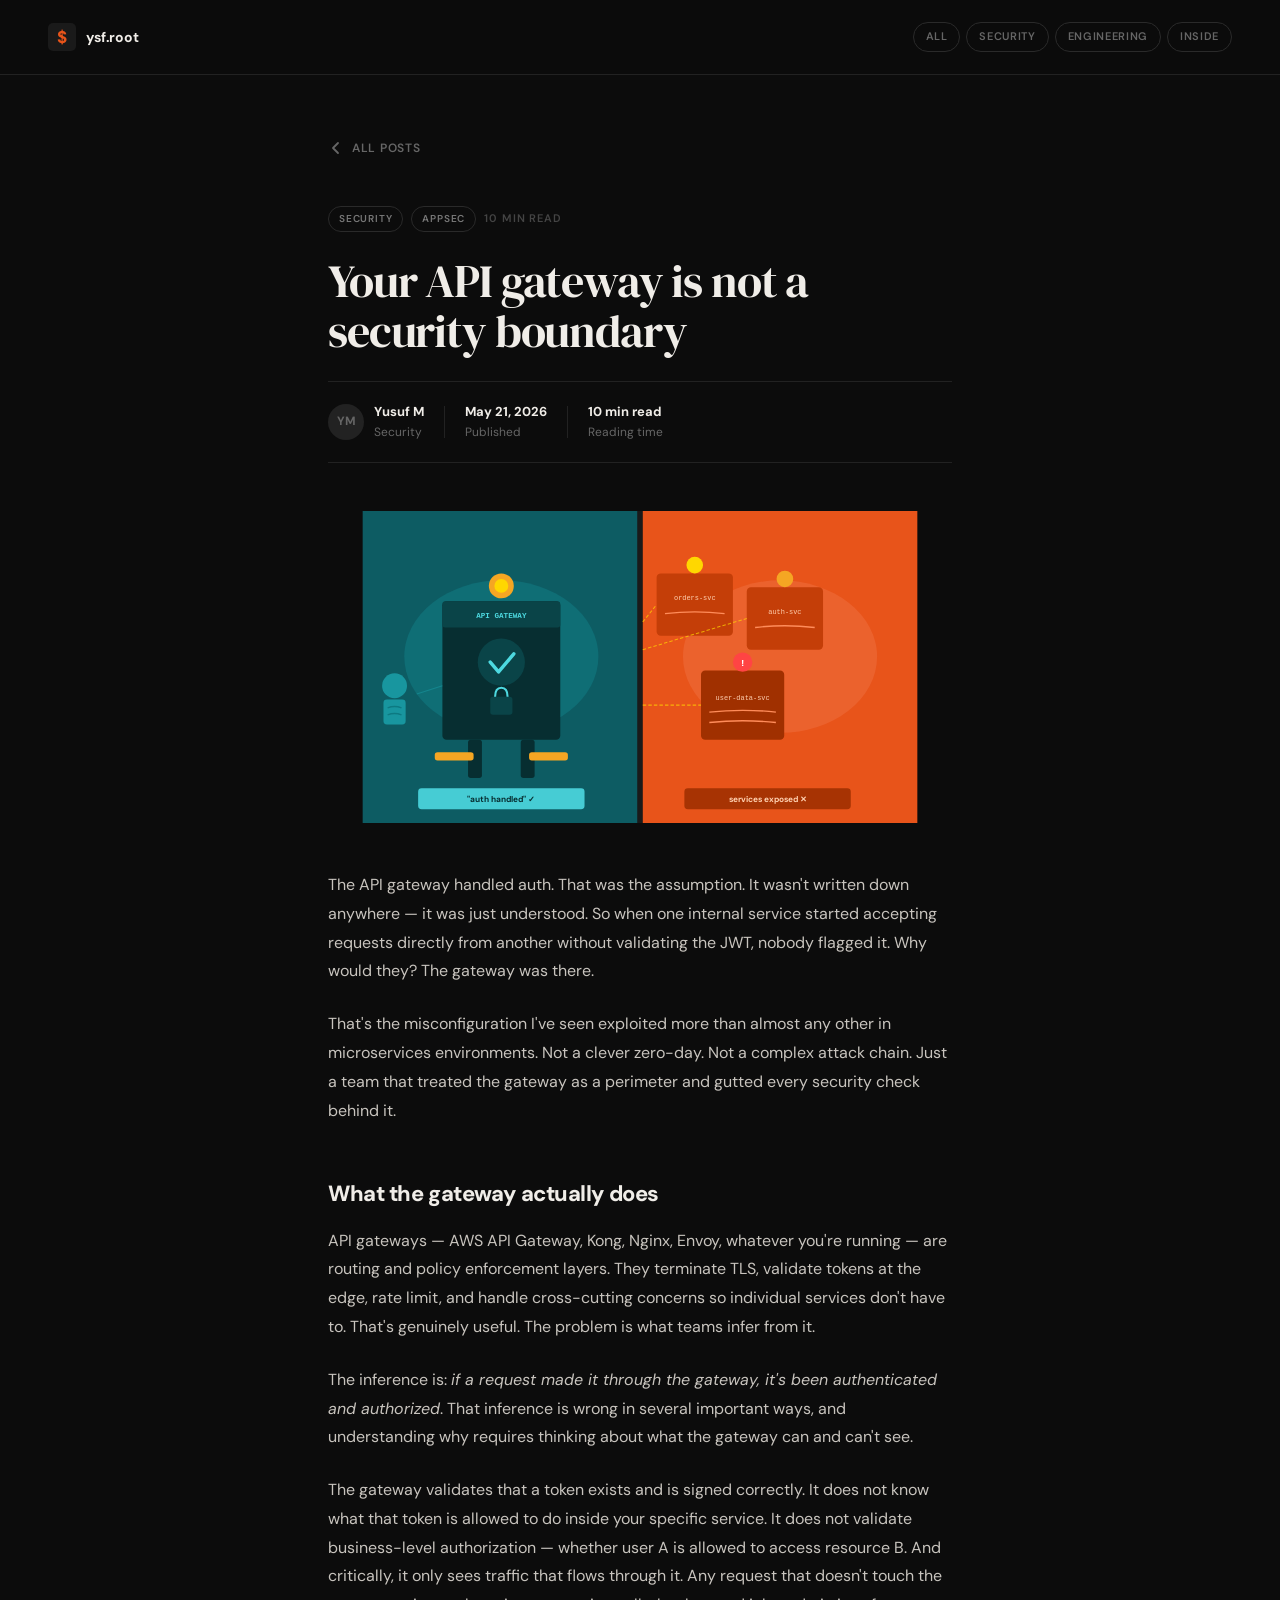
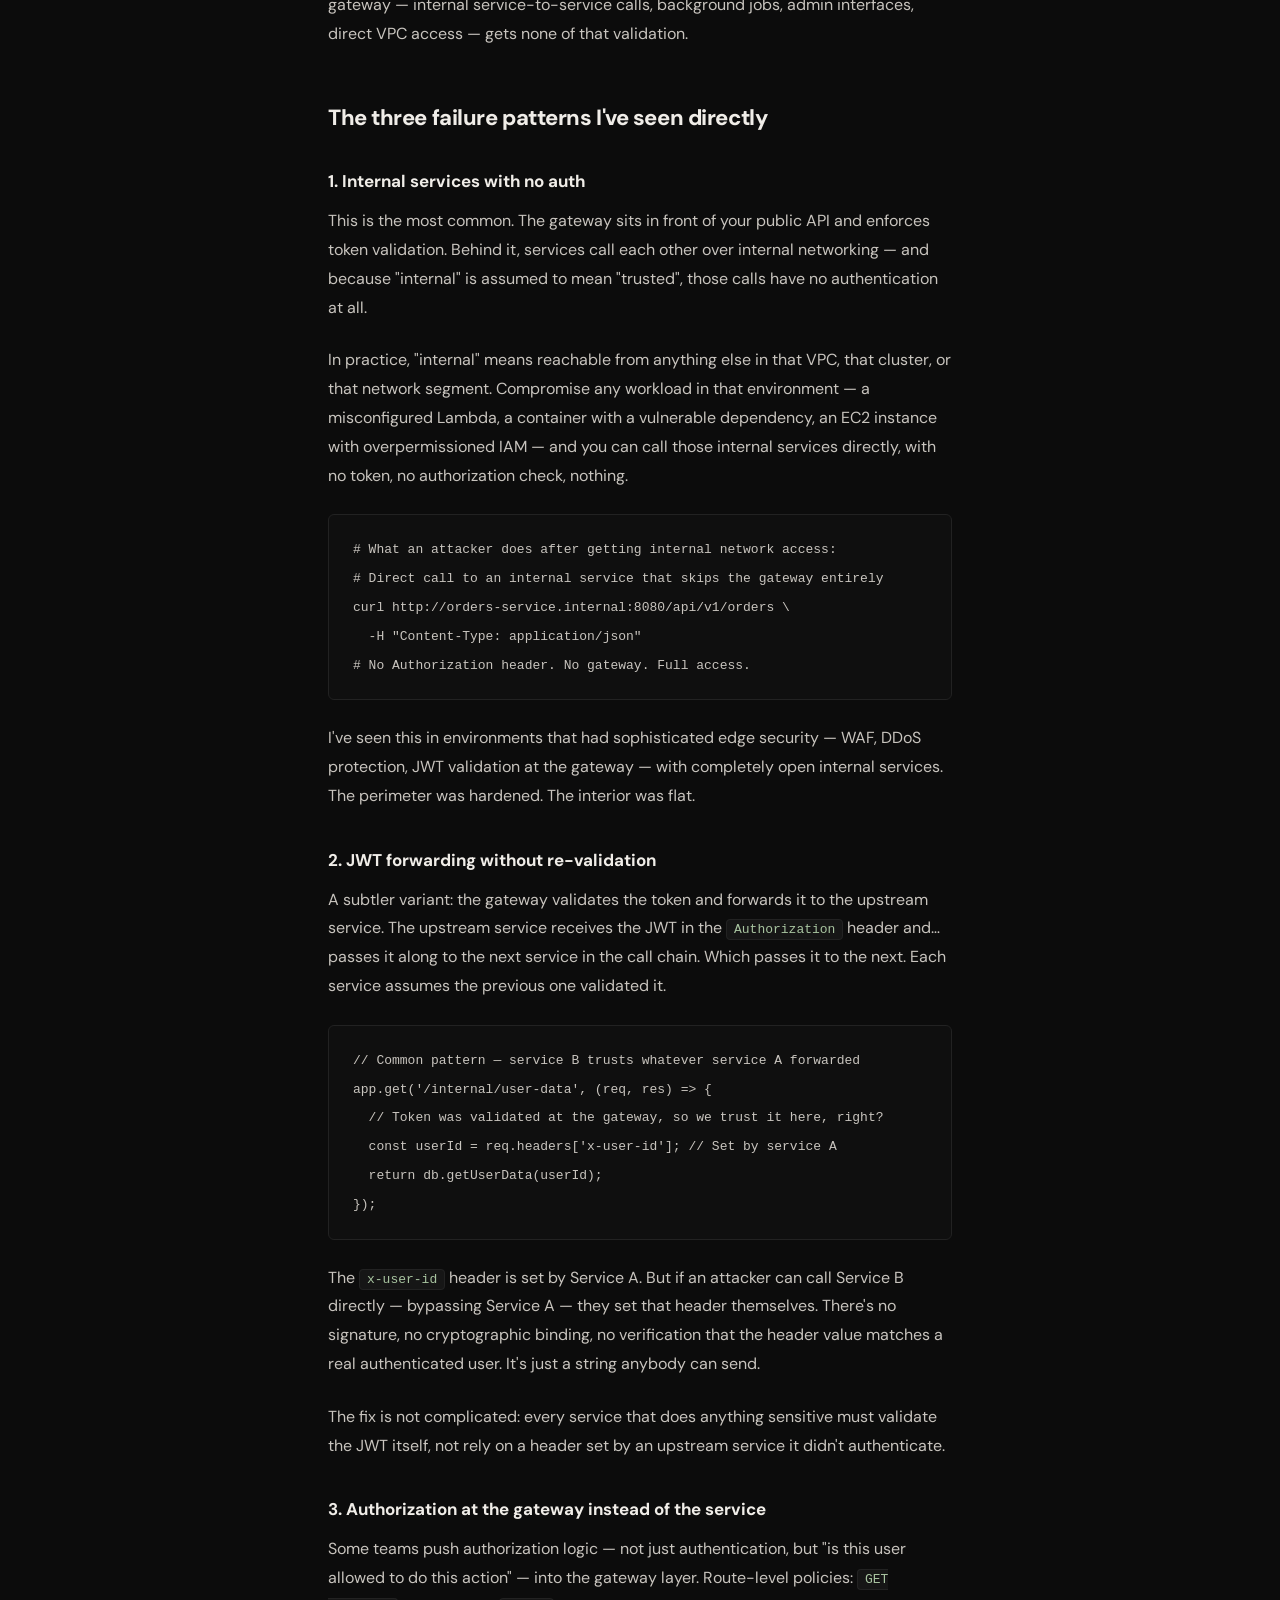
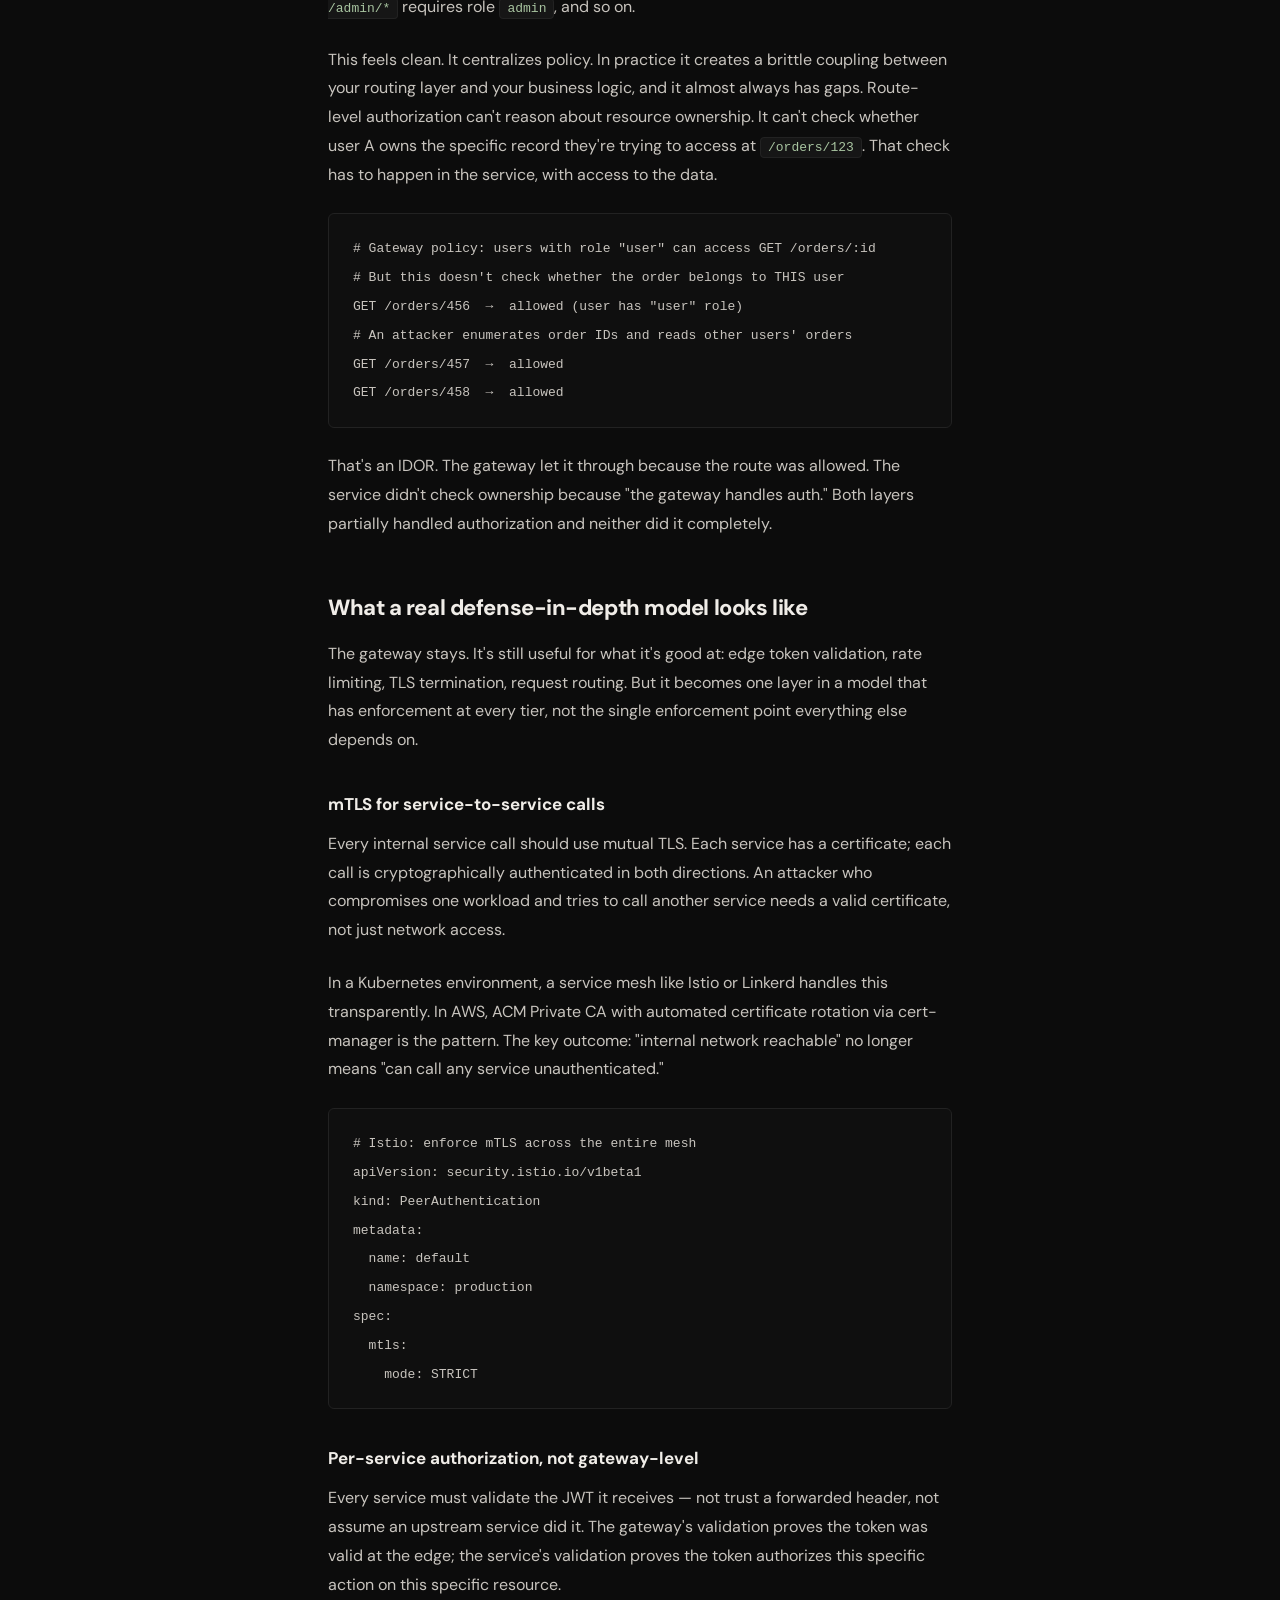
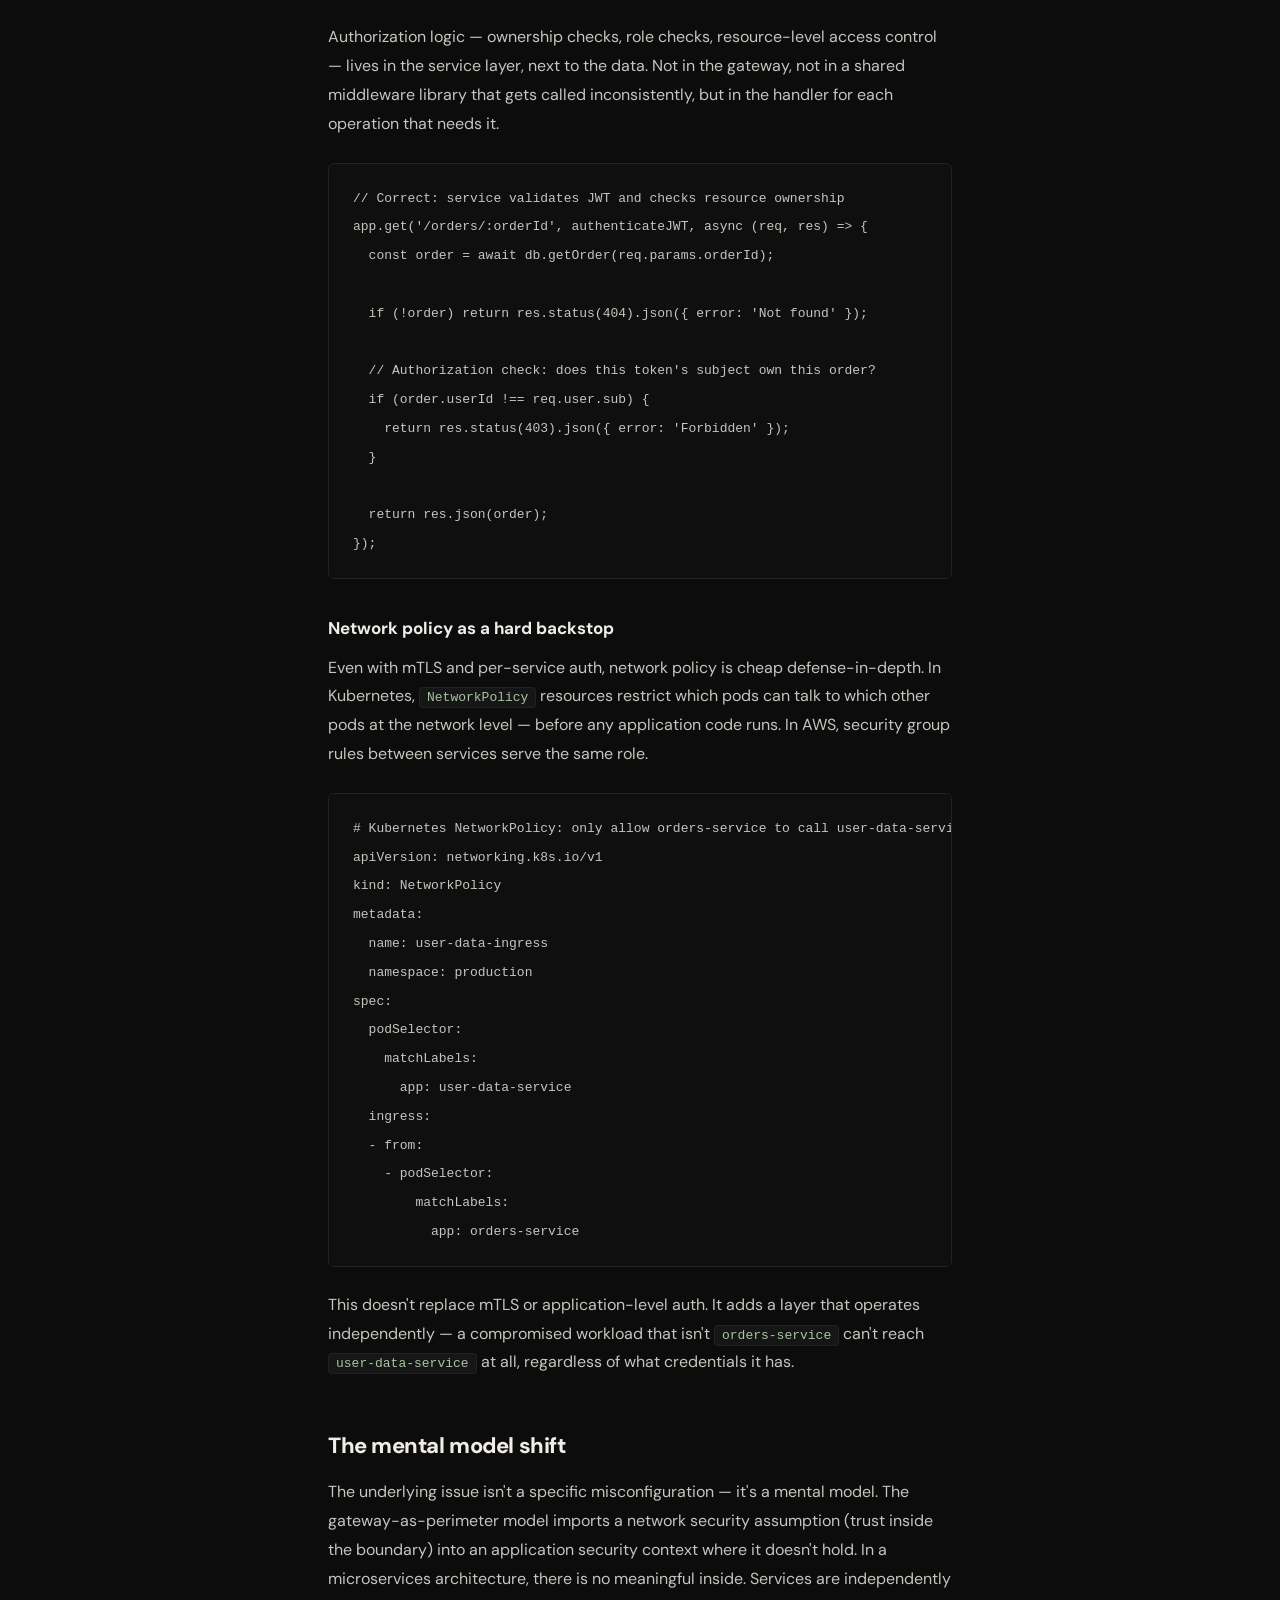
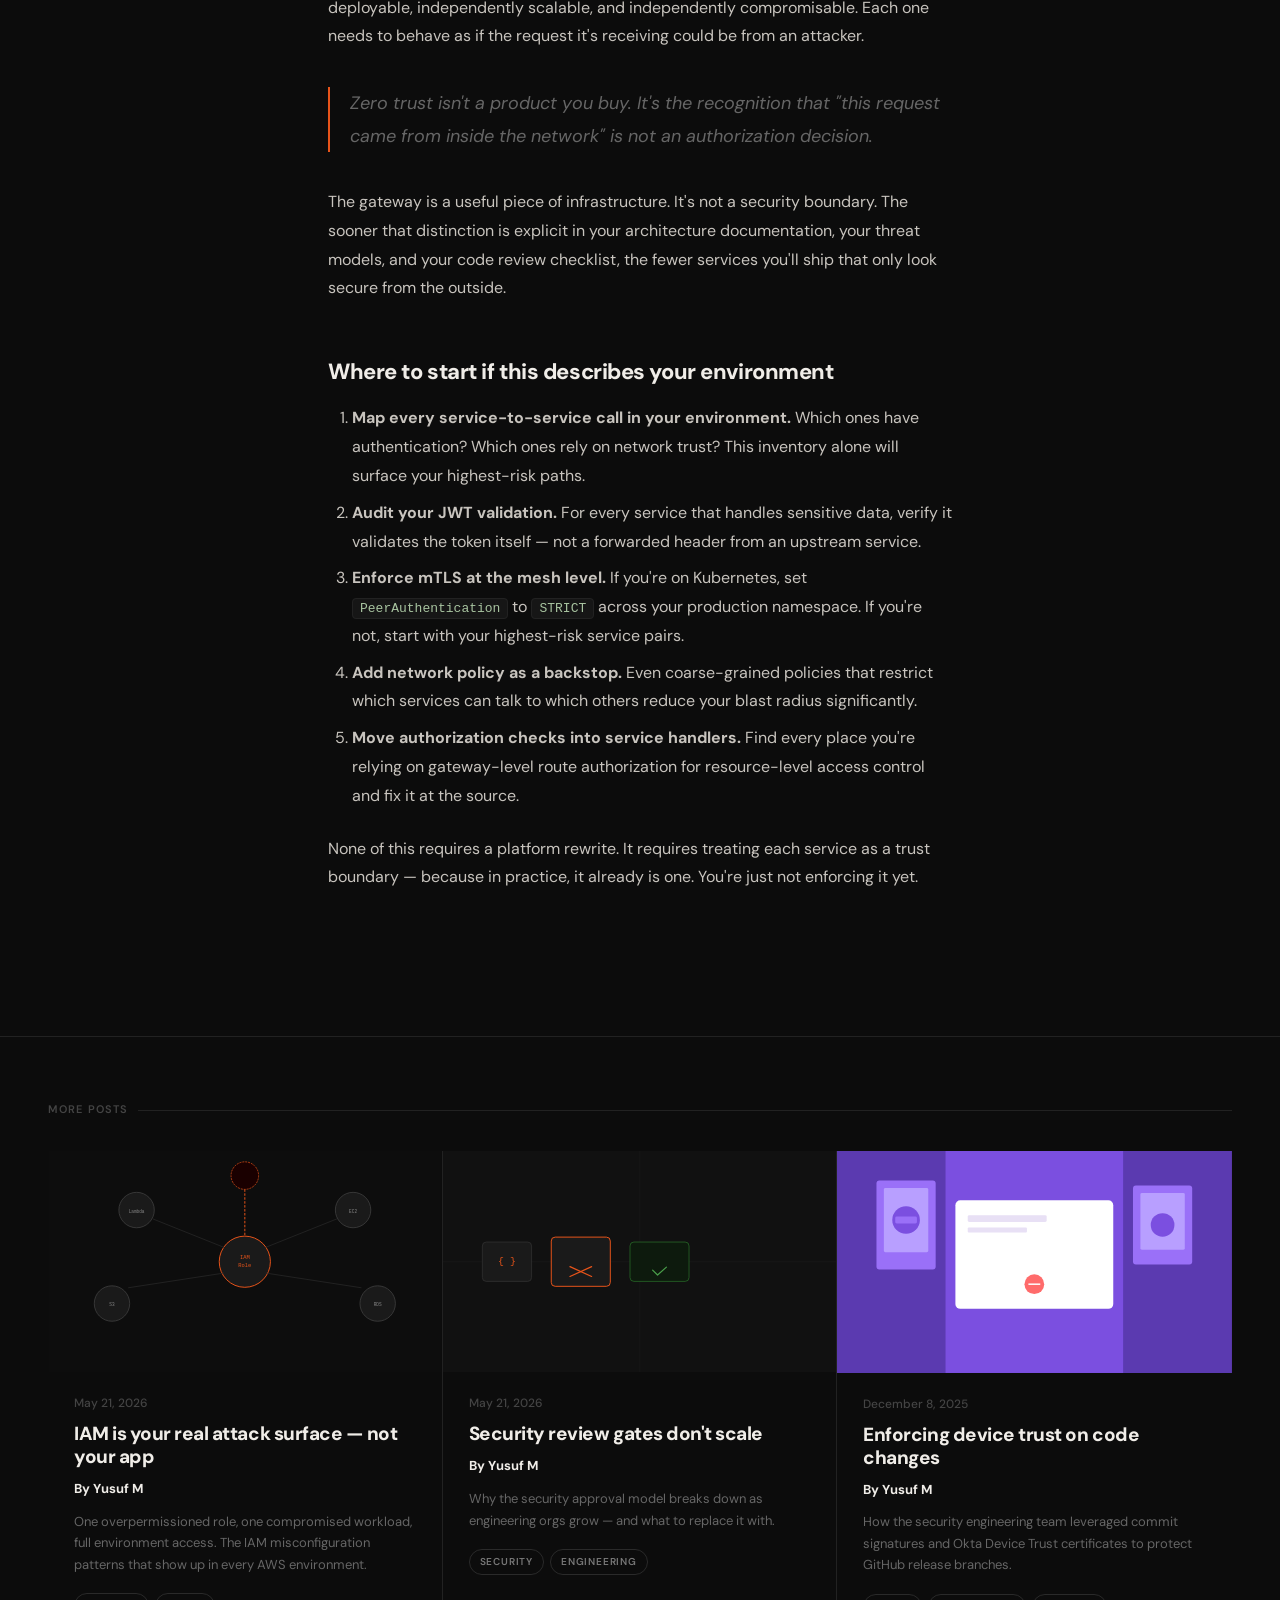
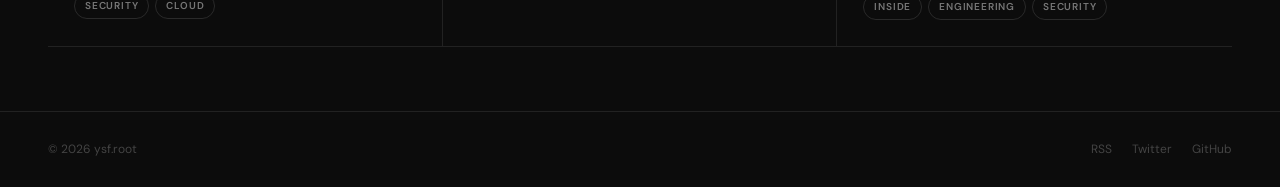
==== posts/api-gateway-not-a-boundary.html @ 43f28a9b "update: links and blog posts" ====
<!DOCTYPE html>
<html lang="en">
<head>
<meta charset="UTF-8">
<meta name="viewport" content="width=device-width, initial-scale=1.0">
<title>Your API gateway is not a security boundary — ysf.root</title>
<link rel="preconnect" href="https://fonts.googleapis.com">
<link rel="preconnect" href="https://fonts.gstatic.com" crossorigin>
<link href="https://fonts.googleapis.com/css2?family=DM+Sans:ital,opsz,wght@0,9..40,400;0,9..40,500;0,9..40,700;0,9..40,800;1,9..40,400&family=DM+Serif+Display:ital@0;1&display=swap" rel="stylesheet">
<link rel="stylesheet" href="../assets/style.css">
</head>
<body class="page">

<header class="site-header">
  <a class="site-logo" href="../index.html">
    <svg width="28" height="28" viewBox="0 0 28 28" fill="none">
      <rect width="28" height="28" rx="5" fill="#1a1a1a"/>
      <text x="14" y="20" text-anchor="middle" font-family="'DM Sans', monospace" font-size="17" font-weight="800" fill="#e8541a">$</text>
    </svg>
    <span class="logo-text">ysf.root</span>
  </a>
  <div class="header-tags">
    <a class="header-tag" href="../index.html">All</a>
    <a class="header-tag" href="../index.html?filter=security">Security</a>
    <a class="header-tag" href="../index.html?filter=engineering">Engineering</a>
    <a class="header-tag" href="../index.html?filter=inside">Inside</a>
  </div>
</header>

<article class="article-page">
  <a class="back-btn" href="../index.html">
    <svg viewBox="0 0 16 16" fill="none" stroke="currentColor" stroke-width="1.8" stroke-linecap="round" stroke-linejoin="round">
      <path d="M10 3L5 8l5 5"/>
    </svg>
    All posts
  </a>

  <div class="article-eyebrow">
    <span class="tag">Security</span><span class="tag">AppSec</span>
    <span class="reading-time">10 min read</span>
  </div>

  <h1 class="article-title">Your API gateway is not a security boundary</h1>

  <div class="article-meta">
    <div class="meta-author">
      <div class="author-avatar">YM</div>
      <div>
        <div class="author-name">Yusuf M</div>
        <div class="author-role">Security</div>
      </div>
    </div>
    <div class="meta-sep"></div>
    <div class="meta-info">
      <strong>May 21, 2026</strong>
      Published
    </div>
    <div class="meta-sep"></div>
    <div class="meta-info">
      <strong>10 min read</strong>
      Reading time
    </div>
  </div>

  <!-- Hero SVG: two-panel flat illustration, API gateway false boundary theme -->
  <div class="article-hero-thumb">
    <svg width="100%" viewBox="0 0 800 450" role="img" xmlns="http://www.w3.org/2000/svg">
      <title>API gateway security boundary hero</title>
      <desc>Flat editorial illustration: left panel shows a gateway with a false sense of security, right panel shows exposed internal services</desc>

      <!-- LEFT PANEL: Gateway — deep teal -->
      <rect x="0" y="0" width="400" height="450" fill="#0D5C63"/>
      <ellipse cx="200" cy="210" rx="140" ry="110" fill="#117A82" opacity="0.6"/>

      <!-- Gateway box -->
      <rect x="115" y="130" width="170" height="200" rx="6" fill="#072E31"/>

      <!-- Gateway header bar -->
      <rect x="115" y="130" width="170" height="38" rx="4" fill="#0A4448"/>

      <!-- Top indicator light -->
      <circle cx="200" cy="108" r="18" fill="#F5A623"/>
      <circle cx="200" cy="108" r="10" fill="#FFD700"/>

      <!-- Gateway label on header -->
      <text x="200" y="154" text-anchor="middle" font-family="monospace" font-size="11" font-weight="700" fill="#4DD9E0">API GATEWAY</text>

      <!-- Green tick — false sense of security -->
      <circle cx="200" cy="218" r="34" fill="#0A4448"/>
      <path d="M184 218 L196 232 L218 206" stroke="#4DD9E0" stroke-width="5" fill="none" stroke-linecap="round" stroke-linejoin="round"/>

      <!-- Lock icon below tick -->
      <rect x="184" y="268" width="32" height="26" rx="4" fill="#0A4448"/>
      <path d="M191 268 Q191 255 200 255 Q209 255 209 268" stroke="#4DD9E0" stroke-width="3" fill="none"/>

      <!-- Gateway legs -->
      <rect x="152" y="330" width="20" height="55" rx="4" fill="#072E31"/>
      <rect x="228" y="330" width="20" height="55" rx="4" fill="#072E31"/>
      <rect x="104" y="348" width="56" height="12" rx="4" fill="#F5A623"/>
      <rect x="240" y="348" width="56" height="12" rx="4" fill="#F5A623"/>

      <!-- Left person / client -->
      <circle cx="46" cy="252" r="18" fill="#1A9DA6" opacity="0.9"/>
      <rect x="30" y="272" width="32" height="36" rx="5" fill="#1A9DA6" opacity="0.9"/>
      <path d="M36 284 Q46 280 56 284" stroke="#0D7A82" stroke-width="2" fill="none"/>
      <path d="M36 294 Q46 290 56 294" stroke="#0D7A82" stroke-width="2" fill="none"/>
      <line x1="78" y1="264" x2="115" y2="252" stroke="#1A9DA6" stroke-width="1.5" opacity="0.5"/>

      <!-- DIVIDER -->
      <rect x="396" y="0" width="8" height="450" fill="#1a1a1a"/>

      <!-- RIGHT PANEL: Exposed internals — warm orange -->
      <rect x="404" y="0" width="396" height="450" fill="#E8541A"/>
      <ellipse cx="602" cy="210" rx="140" ry="110" fill="#F07040" opacity="0.5"/>

      <!-- Internal service cards — exposed, messy -->
      <!-- Service 1: Orders -->
      <rect x="424" y="90" width="110" height="90" rx="6" fill="#C43E08"/>
      <circle cx="479" cy="78" r="12" fill="#FFD700"/>
      <text x="479" y="128" text-anchor="middle" font-family="monospace" font-size="10" fill="#FFD0B0">orders-svc</text>
      <path d="M436 148 Q479 143 522 148" stroke="#FF8C5A" stroke-width="2" fill="none"/>

      <!-- Service 2: Auth -->
      <rect x="554" y="110" width="110" height="90" rx="6" fill="#C43E08"/>
      <circle cx="609" cy="98" r="12" fill="#F5A623"/>
      <text x="609" y="148" text-anchor="middle" font-family="monospace" font-size="10" fill="#FFD0B0">auth-svc</text>
      <path d="M566 168 Q609 163 652 168" stroke="#FF8C5A" stroke-width="2" fill="none"/>

      <!-- Service 3: User data — highlighted as exposed -->
      <rect x="488" y="230" width="120" height="100" rx="6" fill="#A03000"/>
      <circle cx="548" cy="218" r="14" fill="#FF4444"/>
      <!-- Exclamation on circle -->
      <text x="548" y="223" text-anchor="middle" font-family="monospace" font-size="14" font-weight="800" fill="#fff">!</text>
      <text x="548" y="272" text-anchor="middle" font-family="monospace" font-size="10" fill="#FFD0B0">user-data-svc</text>
      <path d="M500 290 Q548 285 596 290" stroke="#FF8C5A" stroke-width="2" fill="none"/>
      <path d="M500 305 Q548 300 596 305" stroke="#FF8C5A" stroke-width="2" fill="none"/>

      <!-- Dotted lines showing bypass paths -->
      <line x1="404" y1="160" x2="424" y2="135" stroke="#FFD700" stroke-width="1.5" stroke-dasharray="5,3" opacity="0.7"/>
      <line x1="404" y1="200" x2="554" y2="155" stroke="#FFD700" stroke-width="1.5" stroke-dasharray="5,3" opacity="0.7"/>
      <line x1="404" y1="280" x2="488" y2="280" stroke="#FFD700" stroke-width="1.5" stroke-dasharray="5,3" opacity="0.7"/>

      <!-- LABELS -->
      <rect x="80" y="400" width="240" height="30" rx="5" fill="#4DD9E0" opacity="0.9"/>
      <text x="200" y="420" text-anchor="middle" font-family="'DM Sans', monospace" font-size="12" font-weight="700" fill="#072E31">"auth handled" ✓</text>

      <rect x="464" y="400" width="240" height="30" rx="5" fill="#A03000" opacity="0.9"/>
      <text x="584" y="420" text-anchor="middle" font-family="'DM Sans', monospace" font-size="12" font-weight="700" fill="#FFD0B0">services exposed ✕</text>
    </svg>
  </div>

  <div class="article-body">

    <p>The API gateway handled auth. That was the assumption. It wasn't written down anywhere — it was just understood. So when one internal service started accepting requests directly from another without validating the JWT, nobody flagged it. Why would they? The gateway was there.</p>

    <p>That's the misconfiguration I've seen exploited more than almost any other in microservices environments. Not a clever zero-day. Not a complex attack chain. Just a team that treated the gateway as a perimeter and gutted every security check behind it.</p>

    <h2>What the gateway actually does</h2>

    <p>API gateways — AWS API Gateway, Kong, Nginx, Envoy, whatever you're running — are routing and policy enforcement layers. They terminate TLS, validate tokens at the edge, rate limit, and handle cross-cutting concerns so individual services don't have to. That's genuinely useful. The problem is what teams infer from it.</p>

    <p>The inference is: <em>if a request made it through the gateway, it's been authenticated and authorized</em>. That inference is wrong in several important ways, and understanding why requires thinking about what the gateway can and can't see.</p>

    <p>The gateway validates that a token exists and is signed correctly. It does not know what that token is allowed to do inside your specific service. It does not validate business-level authorization — whether user A is allowed to access resource B. And critically, it only sees traffic that flows through it. Any request that doesn't touch the gateway — internal service-to-service calls, background jobs, admin interfaces, direct VPC access — gets none of that validation.</p>

    <h2>The three failure patterns I've seen directly</h2>

    <h3>1. Internal services with no auth</h3>

    <p>This is the most common. The gateway sits in front of your public API and enforces token validation. Behind it, services call each other over internal networking — and because "internal" is assumed to mean "trusted", those calls have no authentication at all.</p>

    <p>In practice, "internal" means reachable from anything else in that VPC, that cluster, or that network segment. Compromise any workload in that environment — a misconfigured Lambda, a container with a vulnerable dependency, an EC2 instance with overpermissioned IAM — and you can call those internal services directly, with no token, no authorization check, nothing.</p>

<pre><code># What an attacker does after getting internal network access:
# Direct call to an internal service that skips the gateway entirely
curl http://orders-service.internal:8080/api/v1/orders \
  -H "Content-Type: application/json"
# No Authorization header. No gateway. Full access.</code></pre>

    <p>I've seen this in environments that had sophisticated edge security — WAF, DDoS protection, JWT validation at the gateway — with completely open internal services. The perimeter was hardened. The interior was flat.</p>

    <h3>2. JWT forwarding without re-validation</h3>

    <p>A subtler variant: the gateway validates the token and forwards it to the upstream service. The upstream service receives the JWT in the <code>Authorization</code> header and… passes it along to the next service in the call chain. Which passes it to the next. Each service assumes the previous one validated it.</p>

<pre><code>// Common pattern — service B trusts whatever service A forwarded
app.get('/internal/user-data', (req, res) => {
  // Token was validated at the gateway, so we trust it here, right?
  const userId = req.headers['x-user-id']; // Set by service A
  return db.getUserData(userId);
});
</code></pre>

    <p>The <code>x-user-id</code> header is set by Service A. But if an attacker can call Service B directly — bypassing Service A — they set that header themselves. There's no signature, no cryptographic binding, no verification that the header value matches a real authenticated user. It's just a string anybody can send.</p>

    <p>The fix is not complicated: every service that does anything sensitive must validate the JWT itself, not rely on a header set by an upstream service it didn't authenticate.</p>

    <h3>3. Authorization at the gateway instead of the service</h3>

    <p>Some teams push authorization logic — not just authentication, but "is this user allowed to do this action" — into the gateway layer. Route-level policies: <code>GET /admin/*</code> requires role <code>admin</code>, and so on.</p>

    <p>This feels clean. It centralizes policy. In practice it creates a brittle coupling between your routing layer and your business logic, and it almost always has gaps. Route-level authorization can't reason about resource ownership. It can't check whether user A owns the specific record they're trying to access at <code>/orders/123</code>. That check has to happen in the service, with access to the data.</p>

<pre><code># Gateway policy: users with role "user" can access GET /orders/:id
# But this doesn't check whether the order belongs to THIS user
GET /orders/456  →  allowed (user has "user" role)
# An attacker enumerates order IDs and reads other users' orders
GET /orders/457  →  allowed
GET /orders/458  →  allowed</code></pre>

    <p>That's an IDOR. The gateway let it through because the route was allowed. The service didn't check ownership because "the gateway handles auth." Both layers partially handled authorization and neither did it completely.</p>

    <h2>What a real defense-in-depth model looks like</h2>

    <p>The gateway stays. It's still useful for what it's good at: edge token validation, rate limiting, TLS termination, request routing. But it becomes one layer in a model that has enforcement at every tier, not the single enforcement point everything else depends on.</p>

    <h3>mTLS for service-to-service calls</h3>

    <p>Every internal service call should use mutual TLS. Each service has a certificate; each call is cryptographically authenticated in both directions. An attacker who compromises one workload and tries to call another service needs a valid certificate, not just network access.</p>

    <p>In a Kubernetes environment, a service mesh like Istio or Linkerd handles this transparently. In AWS, ACM Private CA with automated certificate rotation via cert-manager is the pattern. The key outcome: "internal network reachable" no longer means "can call any service unauthenticated."</p>

<pre><code># Istio: enforce mTLS across the entire mesh
apiVersion: security.istio.io/v1beta1
kind: PeerAuthentication
metadata:
  name: default
  namespace: production
spec:
  mtls:
    mode: STRICT</code></pre>

    <h3>Per-service authorization, not gateway-level</h3>

    <p>Every service must validate the JWT it receives — not trust a forwarded header, not assume an upstream service did it. The gateway's validation proves the token was valid at the edge; the service's validation proves the token authorizes this specific action on this specific resource.</p>

    <p>Authorization logic — ownership checks, role checks, resource-level access control — lives in the service layer, next to the data. Not in the gateway, not in a shared middleware library that gets called inconsistently, but in the handler for each operation that needs it.</p>

<pre><code>// Correct: service validates JWT and checks resource ownership
app.get('/orders/:orderId', authenticateJWT, async (req, res) => {
  const order = await db.getOrder(req.params.orderId);

  if (!order) return res.status(404).json({ error: 'Not found' });

  // Authorization check: does this token's subject own this order?
  if (order.userId !== req.user.sub) {
    return res.status(403).json({ error: 'Forbidden' });
  }

  return res.json(order);
});</code></pre>

    <h3>Network policy as a hard backstop</h3>

    <p>Even with mTLS and per-service auth, network policy is cheap defense-in-depth. In Kubernetes, <code>NetworkPolicy</code> resources restrict which pods can talk to which other pods at the network level — before any application code runs. In AWS, security group rules between services serve the same role.</p>

<pre><code># Kubernetes NetworkPolicy: only allow orders-service to call user-data-service
apiVersion: networking.k8s.io/v1
kind: NetworkPolicy
metadata:
  name: user-data-ingress
  namespace: production
spec:
  podSelector:
    matchLabels:
      app: user-data-service
  ingress:
  - from:
    - podSelector:
        matchLabels:
          app: orders-service</code></pre>

    <p>This doesn't replace mTLS or application-level auth. It adds a layer that operates independently — a compromised workload that isn't <code>orders-service</code> can't reach <code>user-data-service</code> at all, regardless of what credentials it has.</p>

    <h2>The mental model shift</h2>

    <p>The underlying issue isn't a specific misconfiguration — it's a mental model. The gateway-as-perimeter model imports a network security assumption (trust inside the boundary) into an application security context where it doesn't hold. In a microservices architecture, there is no meaningful inside. Services are independently deployable, independently scalable, and independently compromisable. Each one needs to behave as if the request it's receiving could be from an attacker.</p>

    <blockquote>Zero trust isn't a product you buy. It's the recognition that "this request came from inside the network" is not an authorization decision.</blockquote>

    <p>The gateway is a useful piece of infrastructure. It's not a security boundary. The sooner that distinction is explicit in your architecture documentation, your threat models, and your code review checklist, the fewer services you'll ship that only look secure from the outside.</p>

    <h2>Where to start if this describes your environment</h2>

    <ol>
      <li><strong>Map every service-to-service call in your environment.</strong> Which ones have authentication? Which ones rely on network trust? This inventory alone will surface your highest-risk paths.</li>
      <li><strong>Audit your JWT validation.</strong> For every service that handles sensitive data, verify it validates the token itself — not a forwarded header from an upstream service.</li>
      <li><strong>Enforce mTLS at the mesh level.</strong> If you're on Kubernetes, set <code>PeerAuthentication</code> to <code>STRICT</code> across your production namespace. If you're not, start with your highest-risk service pairs.</li>
      <li><strong>Add network policy as a backstop.</strong> Even coarse-grained policies that restrict which services can talk to which others reduce your blast radius significantly.</li>
      <li><strong>Move authorization checks into service handlers.</strong> Find every place you're relying on gateway-level route authorization for resource-level access control and fix it at the source.</li>
    </ol>

    <p>None of this requires a platform rewrite. It requires treating each service as a trust boundary — because in practice, it already is one. You're just not enforcing it yet.</p>

  </div>
</article>

<section class="more-posts">
  <p class="more-posts-label">More posts</p>
  <div class="blog-grid more-grid">
    <a class="blog-card" href="iam-attack-surface.html">
      <div class="card-thumb">
        <svg viewBox="0 0 800 450" xmlns="http://www.w3.org/2000/svg">
          <rect width="800" height="450" fill="#0d0d0d"/>
          <circle cx="400" cy="225" r="52" fill="#1a1a1a" stroke="#e8541a" stroke-width="2"/>
          <text x="400" y="219" text-anchor="middle" font-family="monospace" font-size="11" fill="#e8541a">IAM</text>
          <text x="400" y="235" text-anchor="middle" font-family="monospace" font-size="11" fill="#e8541a">Role</text>
          <circle cx="180" cy="120" r="36" fill="#1a1a1a" stroke="#444" stroke-width="1.5"/>
          <text x="180" y="125" text-anchor="middle" font-family="monospace" font-size="9" fill="#888">Lambda</text>
          <circle cx="620" cy="120" r="36" fill="#1a1a1a" stroke="#444" stroke-width="1.5"/>
          <text x="620" y="125" text-anchor="middle" font-family="monospace" font-size="9" fill="#888">EC2</text>
          <circle cx="130" cy="310" r="36" fill="#1a1a1a" stroke="#444" stroke-width="1.5"/>
          <text x="130" y="315" text-anchor="middle" font-family="monospace" font-size="9" fill="#888">S3</text>
          <circle cx="670" cy="310" r="36" fill="#1a1a1a" stroke="#444" stroke-width="1.5"/>
          <text x="670" y="315" text-anchor="middle" font-family="monospace" font-size="9" fill="#888">RDS</text>
          <line x1="213" y1="138" x2="358" y2="196" stroke="#2a2a2a" stroke-width="1.5"/>
          <line x1="587" y1="138" x2="442" y2="196" stroke="#2a2a2a" stroke-width="1.5"/>
          <line x1="163" y1="278" x2="358" y2="248" stroke="#2a2a2a" stroke-width="1.5"/>
          <line x1="637" y1="278" x2="442" y2="248" stroke="#2a2a2a" stroke-width="1.5"/>
          <circle cx="400" cy="50" r="28" fill="#1a0000" stroke="#e8541a" stroke-width="1.5" stroke-dasharray="4,2"/>
          <line x1="400" y1="78" x2="400" y2="173" stroke="#e8541a" stroke-width="2" stroke-dasharray="5,3"/>
        </svg>
      </div>
      <div class="card-body">
        <p class="card-date">May 21, 2026</p>
        <h2 class="card-title">IAM is your real attack surface — not your app</h2>
        <p class="card-author">By Yusuf M</p>
        <p class="card-excerpt">One overpermissioned role, one compromised workload, full environment access. The IAM misconfiguration patterns that show up in every AWS environment.</p>
        <div class="card-tags"><span class="tag">Security</span><span class="tag">Cloud</span></div>
      </div>
    </a>
    <a class="blog-card" href="security-review-gates.html">
      <div class="card-thumb">
        <svg viewBox="0 0 800 450" xmlns="http://www.w3.org/2000/svg">
          <rect width="800" height="450" fill="#111111"/>
          <line x1="0" y1="225" x2="800" y2="225" stroke="#1e1e1e" stroke-width="1"/>
          <line x1="400" y1="0" x2="400" y2="450" stroke="#1e1e1e" stroke-width="1"/>
          <rect x="80" y="185" width="100" height="80" rx="8" fill="#1a1a1a" stroke="#333" stroke-width="1.5"/>
          <text x="130" y="230" text-anchor="middle" font-family="monospace" font-size="20" fill="#e8541a">{ }</text>
          <rect x="220" y="175" width="120" height="100" rx="8" fill="#1a1a1a" stroke="#e8541a" stroke-width="2"/>
          <line x1="258" y1="235" x2="302" y2="255" stroke="#e8541a" stroke-width="2.5" stroke-linecap="round"/>
          <line x1="302" y1="235" x2="258" y2="255" stroke="#e8541a" stroke-width="2.5" stroke-linecap="round"/>
          <rect x="380" y="185" width="120" height="80" rx="8" fill="#0d1a0d" stroke="#2a6e2a" stroke-width="1.5"/>
          <path d="M426 242 L436 252 L454 236" stroke="#4a9e4a" stroke-width="2.5" fill="none" stroke-linecap="round" stroke-linejoin="round"/>
        </svg>
      </div>
      <div class="card-body">
        <p class="card-date">May 21, 2026</p>
        <h2 class="card-title">Security review gates don't scale</h2>
        <p class="card-author">By Yusuf M</p>
        <p class="card-excerpt">Why the security approval model breaks down as engineering orgs grow — and what to replace it with.</p>
        <div class="card-tags"><span class="tag">Security</span><span class="tag">Engineering</span></div>
      </div>
    </a>
    <a class="blog-card" href="device-trust.html">
      <div class="card-thumb"><svg viewBox="0 0 800 450" xmlns="http://www.w3.org/2000/svg">
  <rect width="800" height="450" fill="#7B4FE0"/>
  <rect x="0" y="0" width="220" height="450" fill="#5B3AB0"/>
  <rect x="580" y="0" width="220" height="450" fill="#5B3AB0"/>
  <rect x="80" y="60" width="120" height="180" rx="6" fill="#9A70F8"/>
  <rect x="95" y="75" width="90" height="130" rx="3" fill="#B89FFF"/>
  <circle cx="140" cy="140" r="28" fill="#7B4FE0"/>
  <rect x="118" y="133" width="44" height="14" rx="3" fill="#9A70F8"/>
  <rect x="600" y="70" width="120" height="160" rx="6" fill="#9A70F8"/>
  <rect x="615" y="85" width="90" height="115" rx="3" fill="#B89FFF"/>
  <circle cx="660" cy="150" r="24" fill="#7B4FE0"/>
  <rect x="240" y="100" width="320" height="220" rx="10" fill="#fff"/>
  <rect x="265" y="130" width="160" height="14" rx="3" fill="#E8E0F5"/>
  <rect x="265" y="155" width="120" height="10" rx="2" fill="#E8E0F5"/>
  <circle cx="400" cy="270" r="20" fill="#FF6B6B"/>
  <line x1="388" y1="270" x2="412" y2="270" stroke="#fff" stroke-width="3"/>
</svg></div>
      <div class="card-body">
        <p class="card-date">December 8, 2025</p>
        <h2 class="card-title">Enforcing device trust on code changes</h2>
        <p class="card-author">By Yusuf M</p>
        <p class="card-excerpt">How the security engineering team leveraged commit signatures and Okta Device Trust certificates to protect GitHub release branches.</p>
        <div class="card-tags"><span class="tag">Inside</span><span class="tag">Engineering</span><span class="tag">Security</span></div>
      </div>
    </a>
  </div>
</section>

<footer class="site-footer">
  <span class="footer-copy">© 2026 ysf.root</span>
  <div class="footer-links">
    <a href="#">RSS</a>
    <a href="#">Twitter</a>
    <a href="#">GitHub</a>
  </div>
</footer>
</body>
</html>
---- assets/style.css ----
*, *::before, *::after { box-sizing: border-box; margin: 0; padding: 0; }

:root {
  --bg: #0c0c0c;
  --bg-card: #111111;
  --bg-hover: #161616;
  --border: #222222;
  --text: #f0ede8;
  --text-muted: #666;
  --text-dim: #444;
  --accent: #e8541a;
  --tag-border: #2a2a2a;
  --tag-text: #777;
}

html { scroll-behavior: smooth; }

body {
  background: var(--bg);
  color: var(--text);
  font-family: 'DM Sans', sans-serif;
  font-size: 15px;
  line-height: 1.6;
  min-height: 100vh;
  -webkit-font-smoothing: antialiased;
}

.page {
  animation: fadeUp 0.35s ease both;
}
@keyframes fadeUp {
  from { opacity: 0; transform: translateY(14px); }
  to   { opacity: 1; transform: translateY(0); }
}

/* ===== HEADER ===== */
.site-header {
  display: flex;
  align-items: center;
  justify-content: space-between;
  padding: 22px 48px;
  border-bottom: 1px solid var(--border);
  position: sticky;
  top: 0;
  background: rgba(12,12,12,0.92);
  backdrop-filter: blur(12px);
  z-index: 100;
}

.site-logo {
  display: flex;
  align-items: center;
  gap: 10px;
  cursor: pointer;
  text-decoration: none;
  color: var(--text);
}

.logo-text {
  font-size: 14px;
  font-weight: 700;
  letter-spacing: -0.01em;
}

.header-tags {
  display: flex;
  gap: 6px;
}

.header-tag {
  font-size: 11px;
  font-weight: 600;
  letter-spacing: 0.06em;
  text-transform: uppercase;
  color: var(--text-muted);
  padding: 5px 12px;
  border: 1px solid var(--tag-border);
  border-radius: 100px;
  cursor: pointer;
  transition: color 0.15s, border-color 0.15s;
  background: none;
  font-family: inherit;
  text-decoration: none;
  display: inline-block;
}

.header-tag:hover, .header-tag.active {
  color: var(--text);
  border-color: #444;
}

/* ===== HERO ===== */
.hero {
  padding: 72px 48px 56px;
  border-bottom: 1px solid var(--border);
  display: flex;
  align-items: flex-end;
  justify-content: space-between;
  gap: 48px;
}

.hero-eyebrow {
  font-size: 11px;
  font-weight: 600;
  letter-spacing: 0.1em;
  text-transform: uppercase;
  color: var(--text-muted);
  margin-bottom: 20px;
  display: flex;
  align-items: center;
  gap: 10px;
}

.hero-eyebrow::before {
  content: '';
  display: block;
  width: 24px;
  height: 1px;
  background: var(--text-muted);
}

.hero-title {
  font-family: 'DM Serif Display', serif;
  font-size: 62px;
  font-weight: 400;
  letter-spacing: -0.03em;
  line-height: 1.0;
  max-width: 520px;
  color: var(--text);
}

.hero-title em {
  font-style: italic;
  color: var(--accent);
}

.hero-right { max-width: 280px; flex-shrink: 0; }

.hero-desc {
  font-size: 14px;
  color: var(--text-muted);
  line-height: 1.7;
  margin-bottom: 20px;
}

.hero-stat {
  font-size: 11px;
  font-weight: 600;
  letter-spacing: 0.08em;
  text-transform: uppercase;
  color: var(--text-dim);
}

.hero-stat strong {
  color: var(--text);
  font-size: 22px;
  font-weight: 800;
  display: block;
  letter-spacing: -0.02em;
  margin-bottom: 2px;
}

/* ===== FILTER BAR ===== */
.filter-bar {
  display: flex;
  align-items: center;
  gap: 8px;
  padding: 18px 48px;
  border-bottom: 1px solid var(--border);
  overflow-x: auto;
}

.filter-label {
  font-size: 11px;
  font-weight: 600;
  letter-spacing: 0.08em;
  text-transform: uppercase;
  color: var(--text-dim);
  margin-right: 6px;
  white-space: nowrap;
}

.filter-btn {
  font-size: 11px;
  font-weight: 600;
  letter-spacing: 0.06em;
  text-transform: uppercase;
  color: var(--text-muted);
  padding: 5px 13px;
  border: 1px solid var(--tag-border);
  border-radius: 100px;
  cursor: pointer;
  transition: all 0.15s;
  background: none;
  font-family: inherit;
  white-space: nowrap;
}

.filter-btn:hover { color: var(--text); border-color: #444; }
.filter-btn.active { color: var(--bg); background: var(--text); border-color: var(--text); }

/* ===== BLOG GRID ===== */
.blog-grid {
  display: grid;
  grid-template-columns: repeat(3, 1fr);
}

.blog-card {
  border-right: 1px solid var(--border);
  border-bottom: 1px solid var(--border);
  cursor: pointer;
  transition: background 0.2s;
  position: relative;
  text-decoration: none;
  color: inherit;
  display: block;
}

.blog-card:nth-child(3n) { border-right: none; }
.blog-card:hover { background: var(--bg-hover); }

.blog-card.featured::after {
  content: '';
  position: absolute;
  inset: 0;
  border: 2px solid var(--accent);
  pointer-events: none;
}

.card-thumb {
  width: 100%;
  aspect-ratio: 16/9;
  overflow: hidden;
}

.card-thumb svg {
  width: 100%;
  height: 100%;
  display: block;
  transition: transform 0.4s ease;
}

.blog-card:hover .card-thumb svg { transform: scale(1.03); }

.card-body { padding: 22px 26px 26px; }

.card-date {
  font-size: 12px;
  color: var(--text-dim);
  font-weight: 500;
  margin-bottom: 10px;
}

.card-title {
  font-family: 'DM Sans', sans-serif;
  font-size: 19px;
  font-weight: 800;
  letter-spacing: -0.025em;
  line-height: 1.2;
  color: var(--text);
  margin-bottom: 10px;
}

.card-author {
  font-size: 13px;
  font-weight: 700;
  color: var(--text);
  margin-bottom: 11px;
}

.card-excerpt {
  font-size: 13px;
  color: var(--text-muted);
  line-height: 1.65;
  margin-bottom: 18px;
  display: -webkit-box;
  -webkit-line-clamp: 3;
  -webkit-box-orient: vertical;
  overflow: hidden;
}

.card-tags {
  display: flex;
  gap: 6px;
  flex-wrap: wrap;
  align-items: center;
}

.tag {
  font-size: 10px;
  font-weight: 600;
  letter-spacing: 0.08em;
  text-transform: uppercase;
  border: 1px solid var(--tag-border);
  color: var(--tag-text);
  padding: 4px 10px;
  border-radius: 100px;
}

/* ===== FOOTER ===== */
.site-footer {
  border-top: 1px solid var(--border);
  padding: 28px 48px;
  display: flex;
  align-items: center;
  justify-content: space-between;
}

.footer-copy { font-size: 12px; color: var(--text-dim); }

.footer-links { display: flex; gap: 20px; }

.footer-links a {
  font-size: 12px;
  color: var(--text-dim);
  text-decoration: none;
  transition: color 0.15s;
}

.footer-links a:hover { color: var(--text-muted); }

/* ===== ARTICLE PAGE ===== */
.article-page {
  max-width: 720px;
  margin: 0 auto;
  padding: 64px 48px 120px;
}

.back-btn {
  display: inline-flex;
  align-items: center;
  gap: 8px;
  font-size: 12px;
  font-weight: 600;
  letter-spacing: 0.06em;
  text-transform: uppercase;
  color: var(--text-muted);
  cursor: pointer;
  margin-bottom: 48px;
  transition: color 0.15s;
  background: none;
  border: none;
  font-family: inherit;
  padding: 0;
  text-decoration: none;
}

.back-btn:hover { color: var(--text); }

.back-btn svg {
  width: 16px;
  height: 16px;
  transition: transform 0.15s;
}

.back-btn:hover svg { transform: translateX(-3px); }

.article-eyebrow {
  display: flex;
  align-items: center;
  gap: 8px;
  margin-bottom: 24px;
}

.article-hero-thumb {
  width: 100%;
  border-radius: 4px;
  overflow: hidden;
  margin-bottom: 48px;
  aspect-ratio: 16/8;
}

.article-hero-thumb svg {
  width: 100%;
  height: 100%;
  display: block;
}

.article-title {
  font-family: 'DM Serif Display', serif;
  font-size: 46px;
  font-weight: 400;
  letter-spacing: -0.025em;
  line-height: 1.1;
  color: var(--text);
  margin-bottom: 24px;
}

.article-meta {
  display: flex;
  align-items: center;
  gap: 20px;
  padding: 20px 0;
  border-top: 1px solid var(--border);
  border-bottom: 1px solid var(--border);
  margin-bottom: 48px;
}

.meta-author { display: flex; align-items: center; gap: 10px; }

.author-avatar {
  width: 36px;
  height: 36px;
  border-radius: 50%;
  display: flex;
  align-items: center;
  justify-content: center;
  font-size: 12px;
  font-weight: 700;
  background: #222;
  color: var(--text-muted);
  flex-shrink: 0;
}

.author-name { font-size: 13px; font-weight: 700; color: var(--text); }
.author-role { font-size: 12px; color: var(--text-muted); }

.meta-sep { width: 1px; height: 32px; background: var(--border); }

.meta-info { font-size: 12px; color: var(--text-muted); }
.meta-info strong { display: block; color: var(--text); font-size: 13px; }

/* Article body */
.article-body { color: #c8c4be; font-size: 16px; line-height: 1.8; }
.article-body p { margin-bottom: 1.5em; }

.article-body h2 {
  font-family: 'DM Sans', sans-serif;
  font-size: 22px;
  font-weight: 800;
  letter-spacing: -0.02em;
  color: var(--text);
  margin: 2.5em 0 0.8em;
  line-height: 1.3;
}

.article-body h3 {
  font-family: 'DM Sans', sans-serif;
  font-size: 17px;
  font-weight: 700;
  color: var(--text);
  margin: 2em 0 0.6em;
}

.article-body code {
  font-family: 'Courier New', monospace;
  font-size: 13px;
  background: #161616;
  border: 1px solid var(--border);
  padding: 2px 7px;
  border-radius: 4px;
  color: #a8c4a0;
}

.article-body pre {
  background: #0f0f0f;
  border: 1px solid var(--border);
  border-radius: 6px;
  padding: 20px 24px;
  overflow-x: auto;
  margin: 1.5em 0;
}

.article-body pre code {
  background: none;
  border: none;
  padding: 0;
  font-size: 13px;
  line-height: 1.7;
  color: #c8c4be;
}

.article-body blockquote {
  border-left: 2px solid var(--accent);
  padding-left: 20px;
  margin: 2em 0;
  color: var(--text-muted);
  font-style: italic;
  font-size: 18px;
}

.article-body ul, .article-body ol {
  padding-left: 1.5em;
  margin-bottom: 1.5em;
}

.article-body li { margin-bottom: 0.5em; }
.article-body a { color: var(--accent); text-decoration: none; }
.article-body a:hover { text-decoration: underline; }

.reading-time {
  display: inline-block;
  font-size: 11px;
  font-weight: 600;
  letter-spacing: 0.08em;
  text-transform: uppercase;
  color: var(--text-dim);
}

/* ===== MORE POSTS ===== */
.more-posts {
  border-top: 1px solid var(--border);
  padding: 64px 48px;
}

.more-posts-label {
  font-size: 11px;
  font-weight: 600;
  letter-spacing: 0.1em;
  text-transform: uppercase;
  color: var(--text-dim);
  margin-bottom: 32px;
  display: flex;
  align-items: center;
  gap: 10px;
}

.more-posts-label::after {
  content: '';
  flex: 1;
  height: 1px;
  background: var(--border);
}

.more-grid {
  display: grid;
  grid-template-columns: repeat(3, 1fr);
  gap: 0;
}
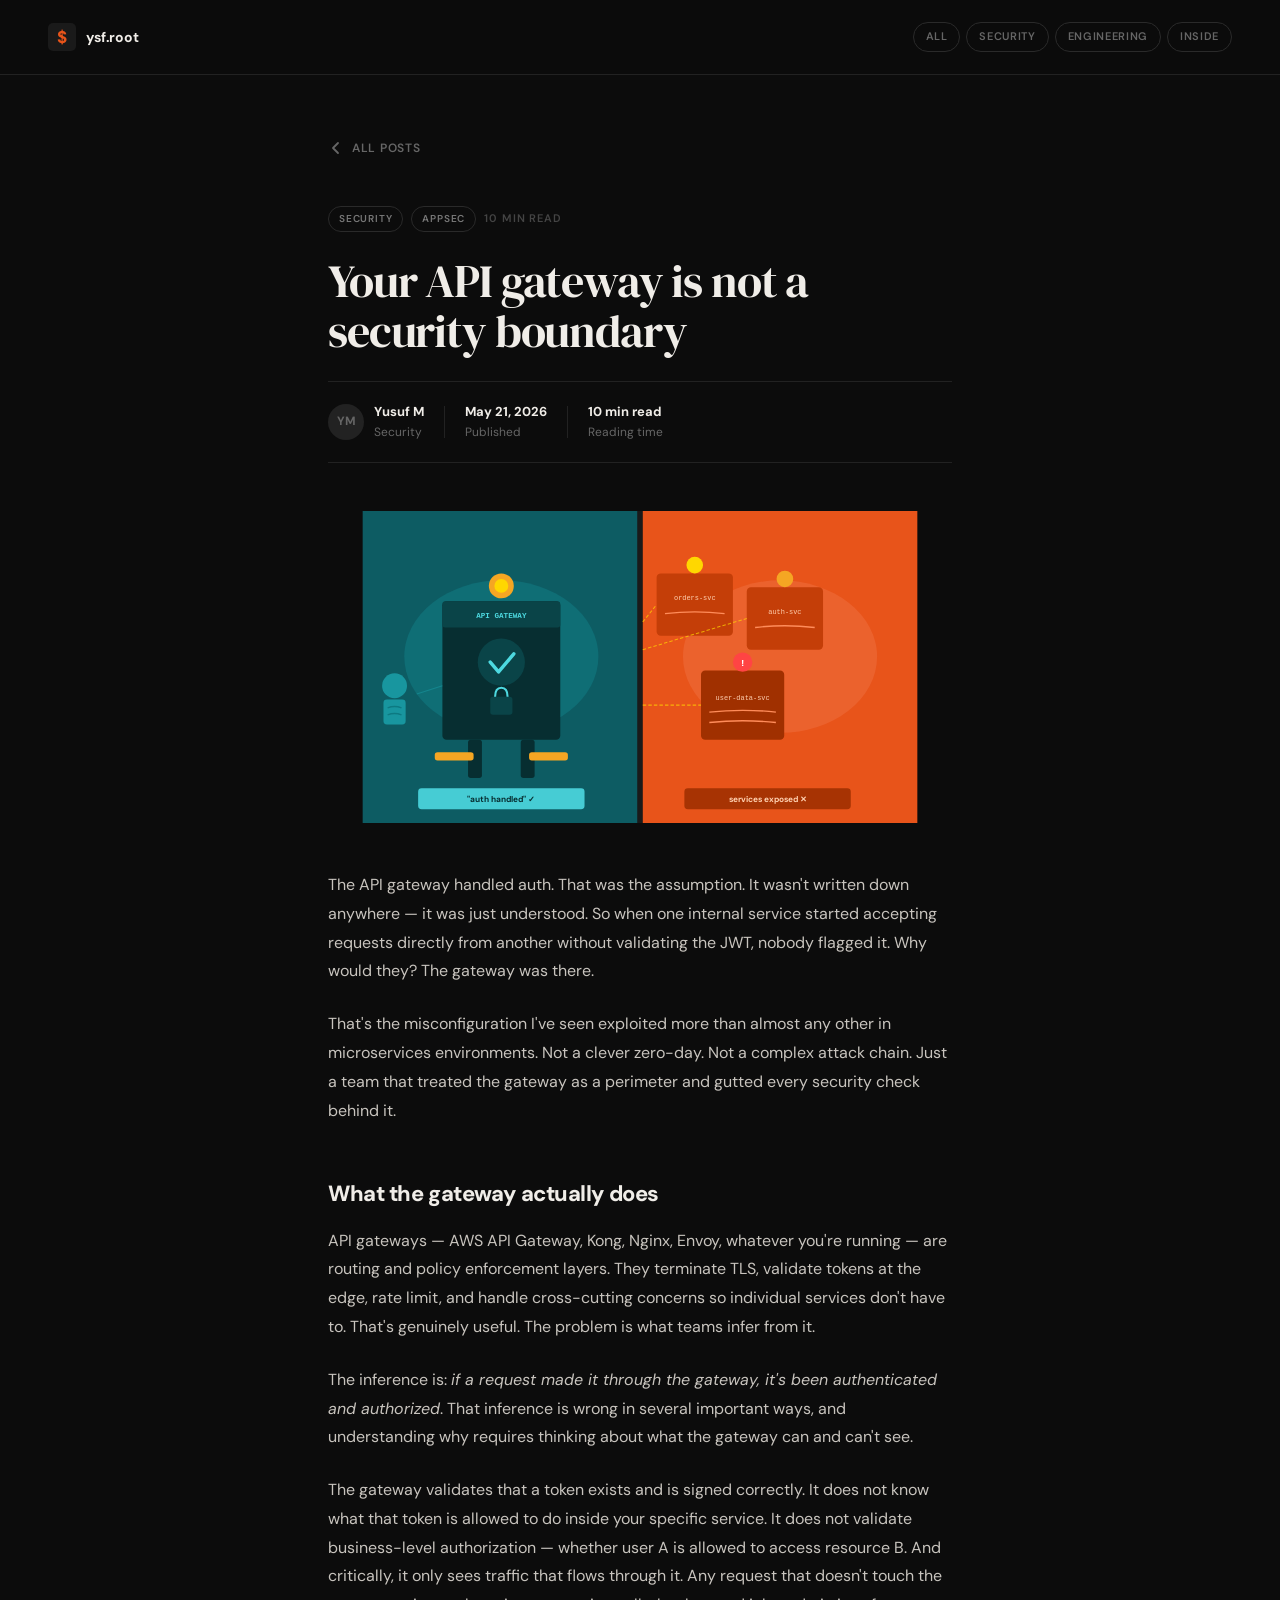
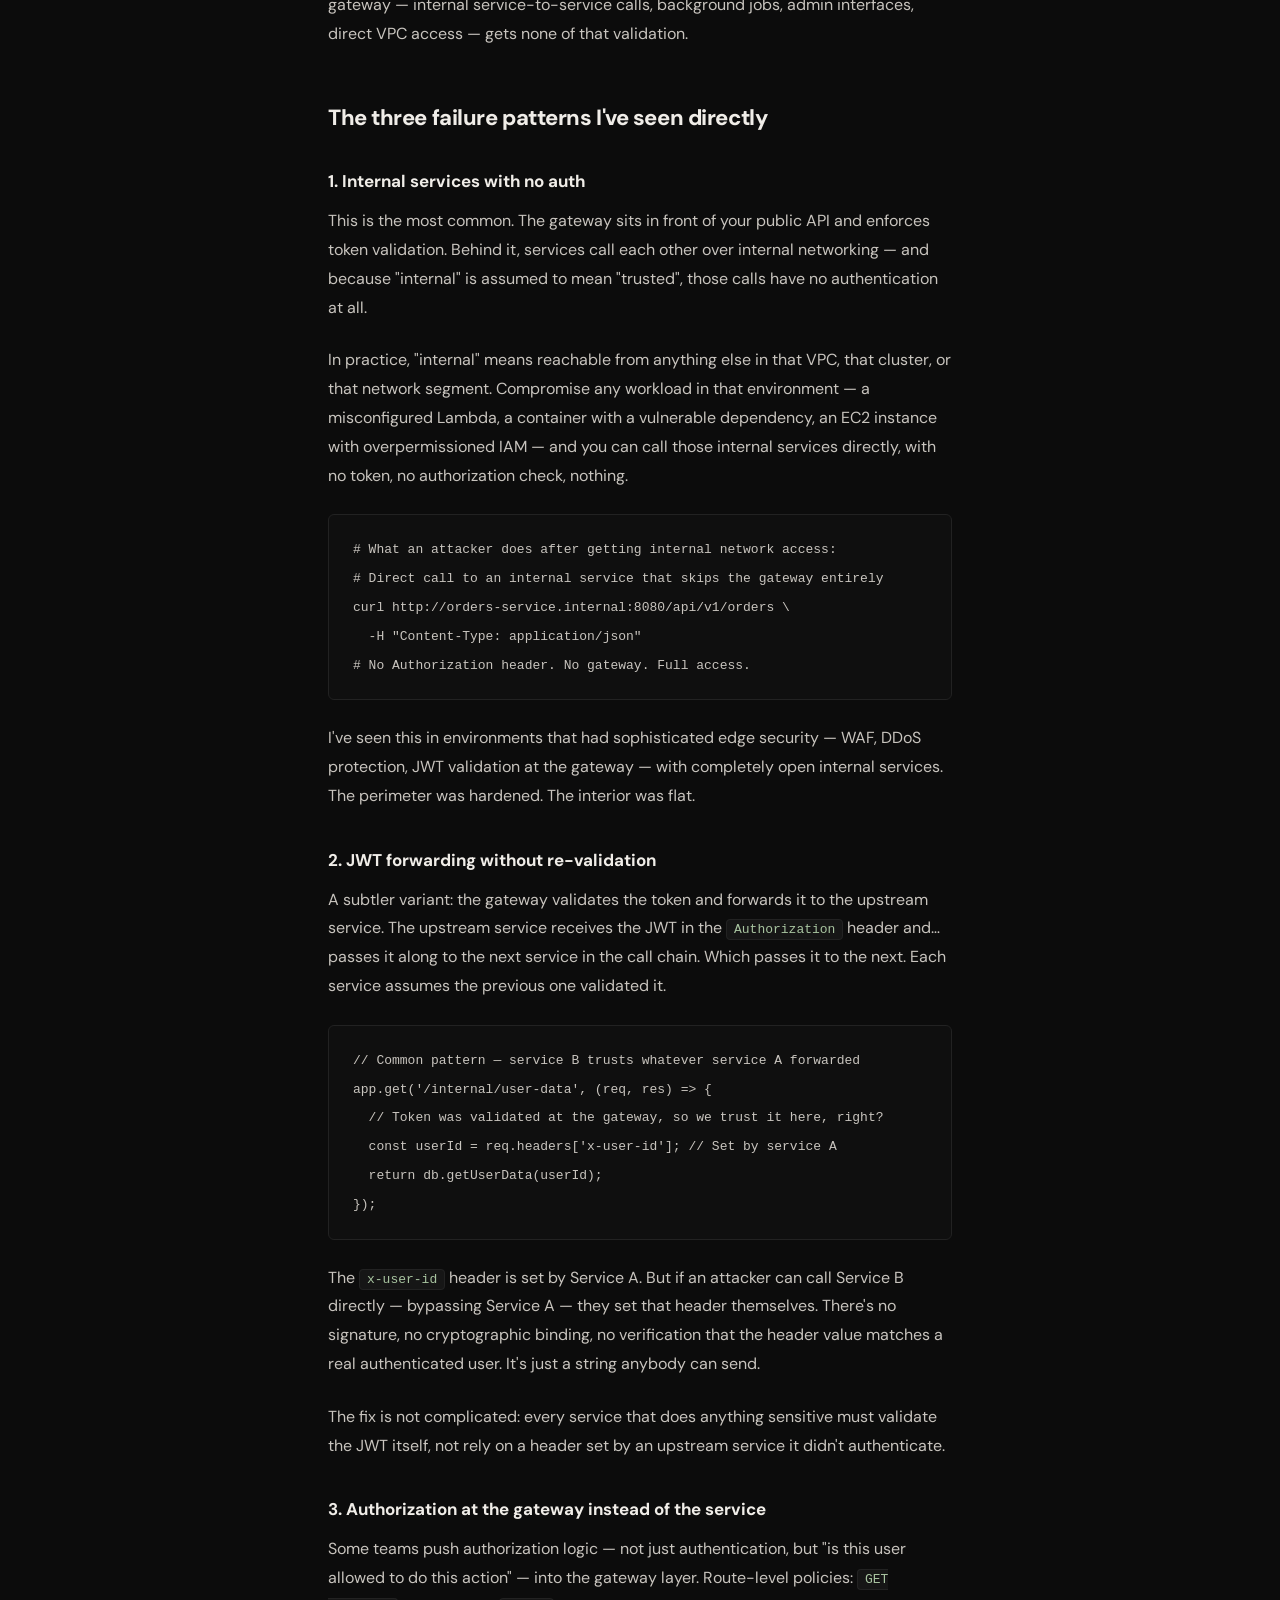
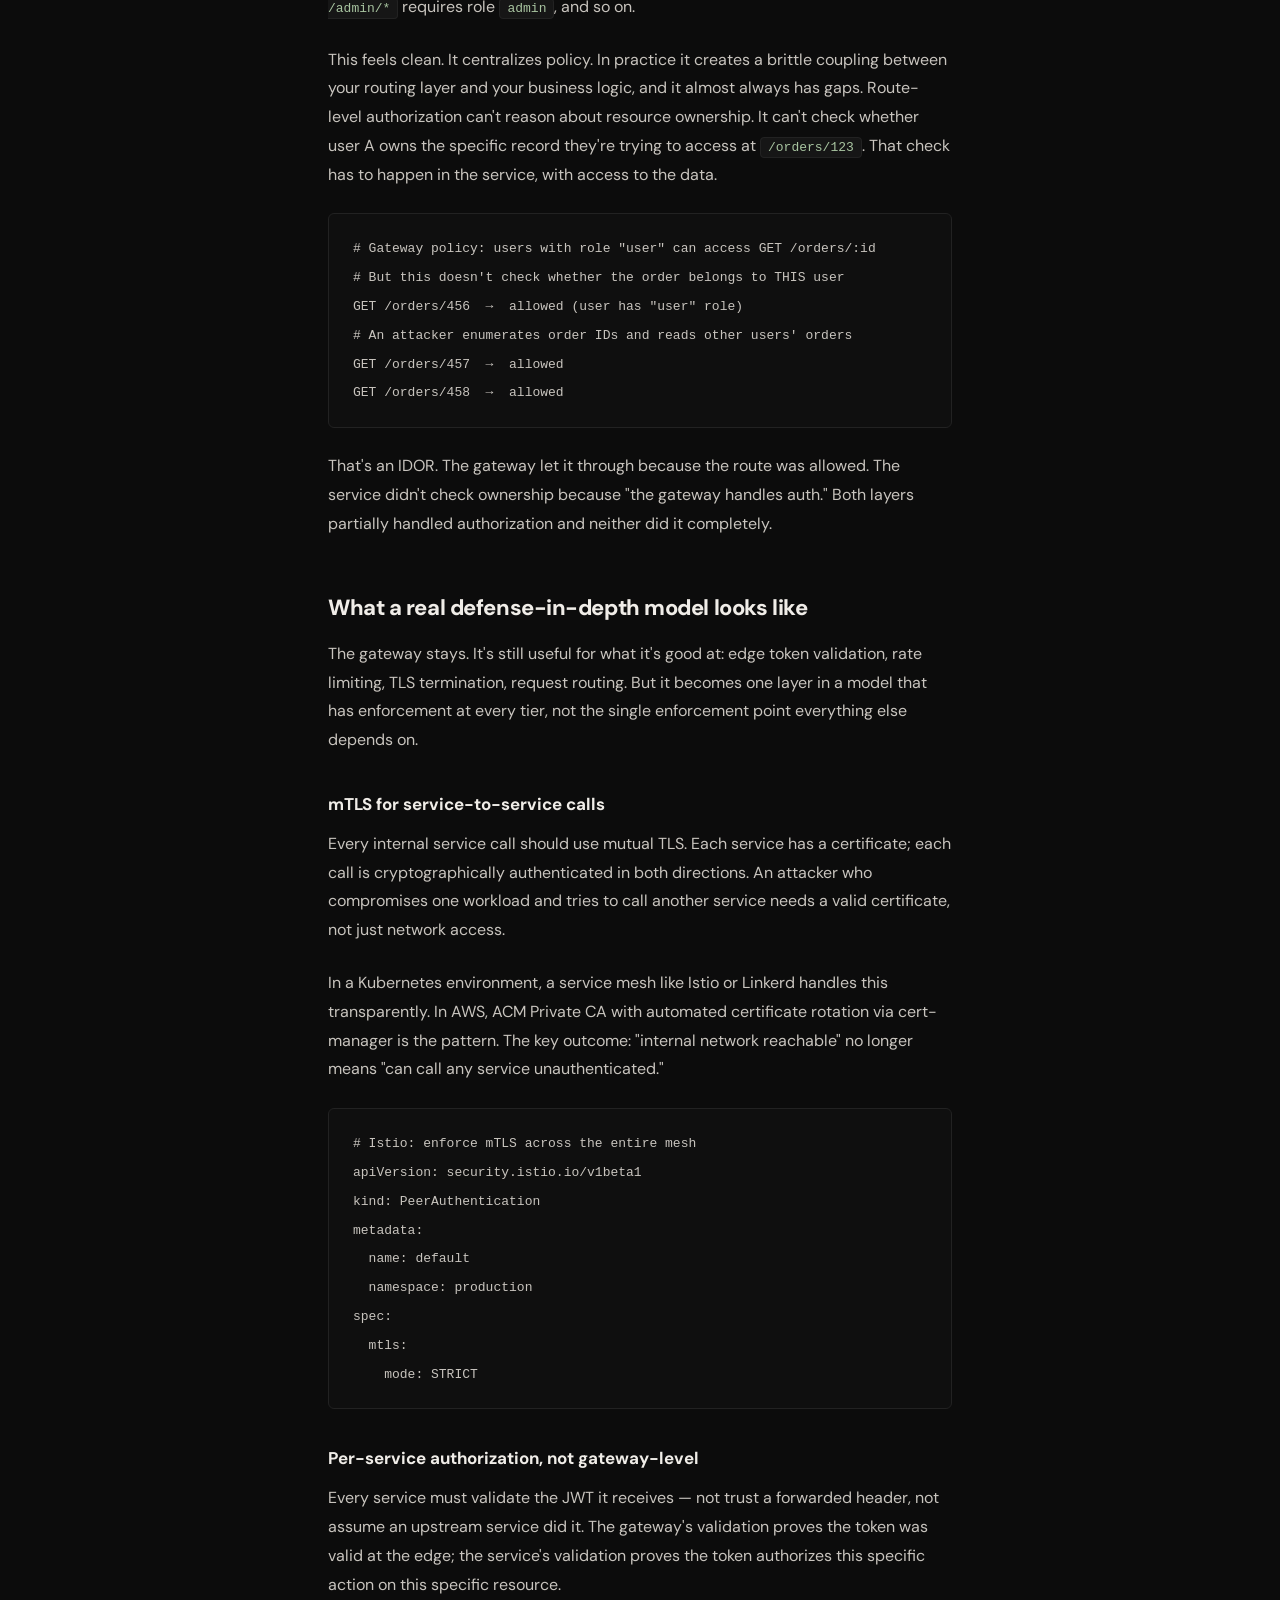
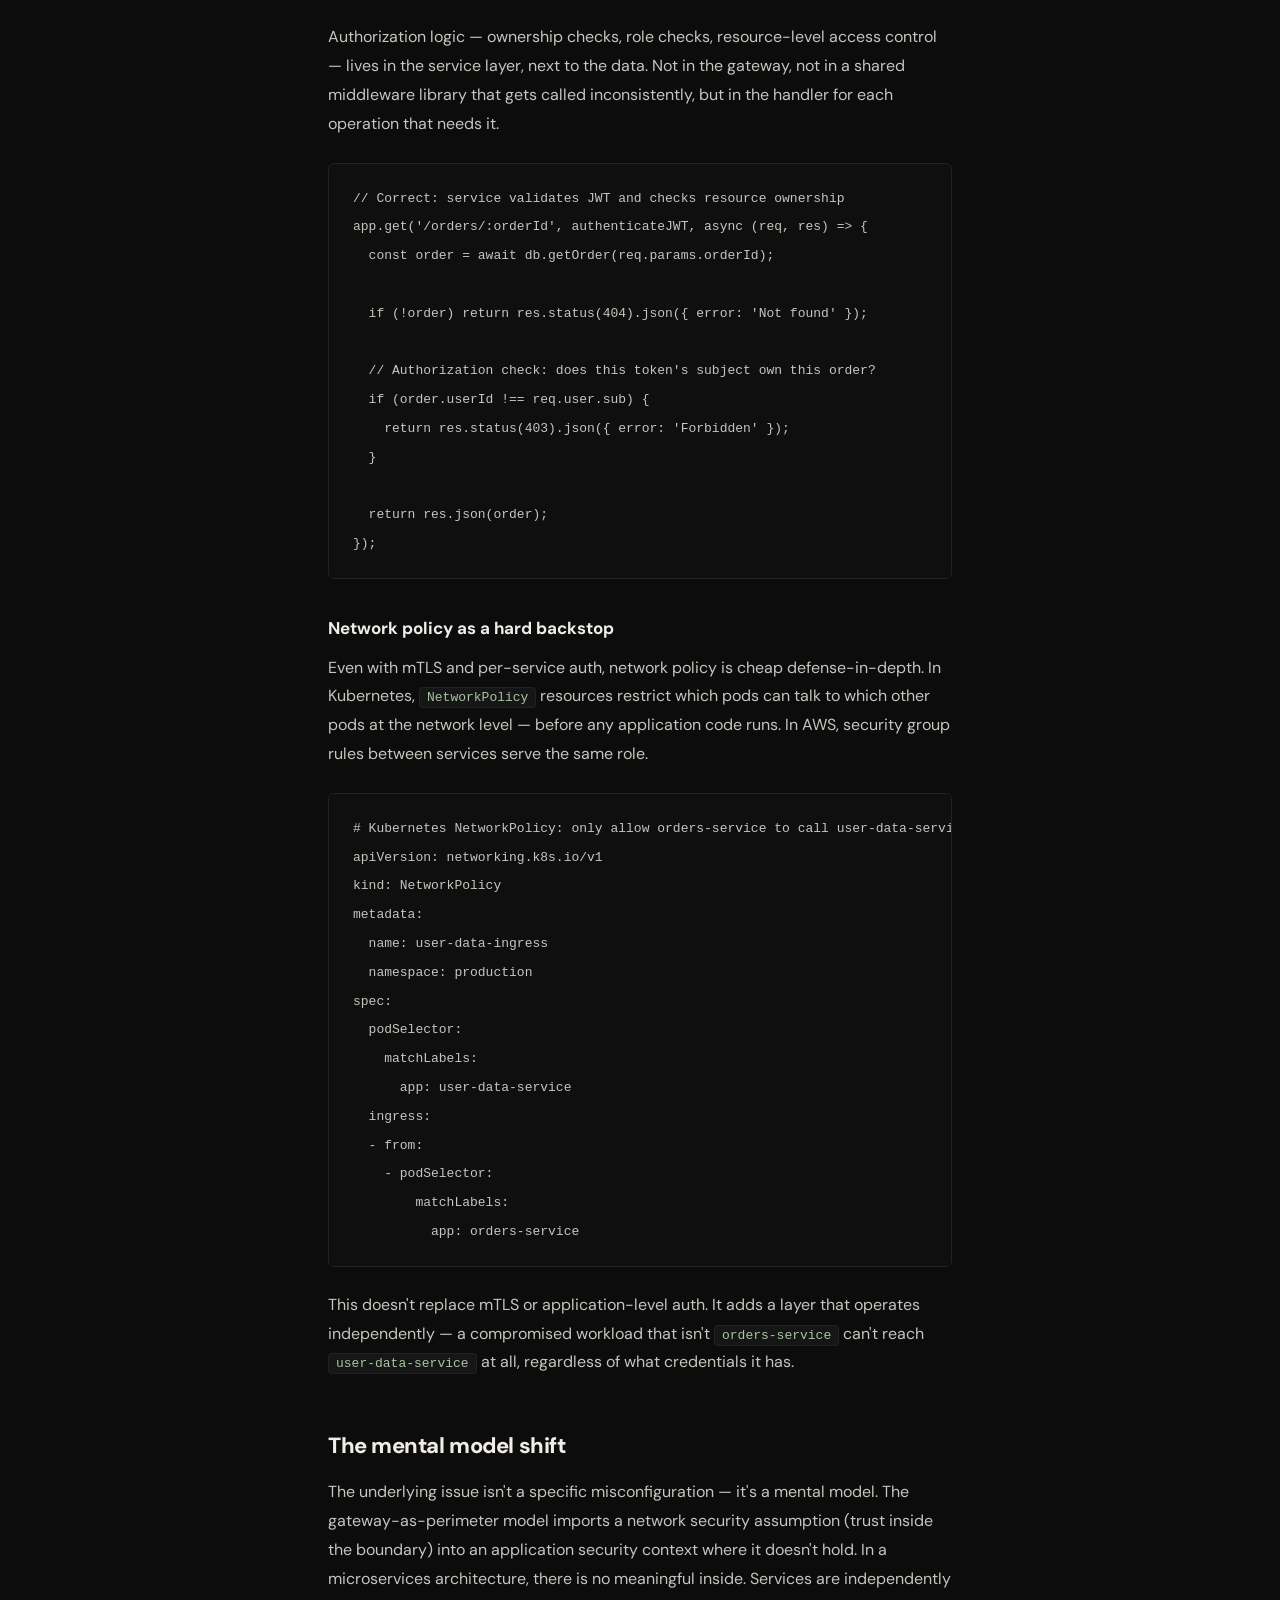
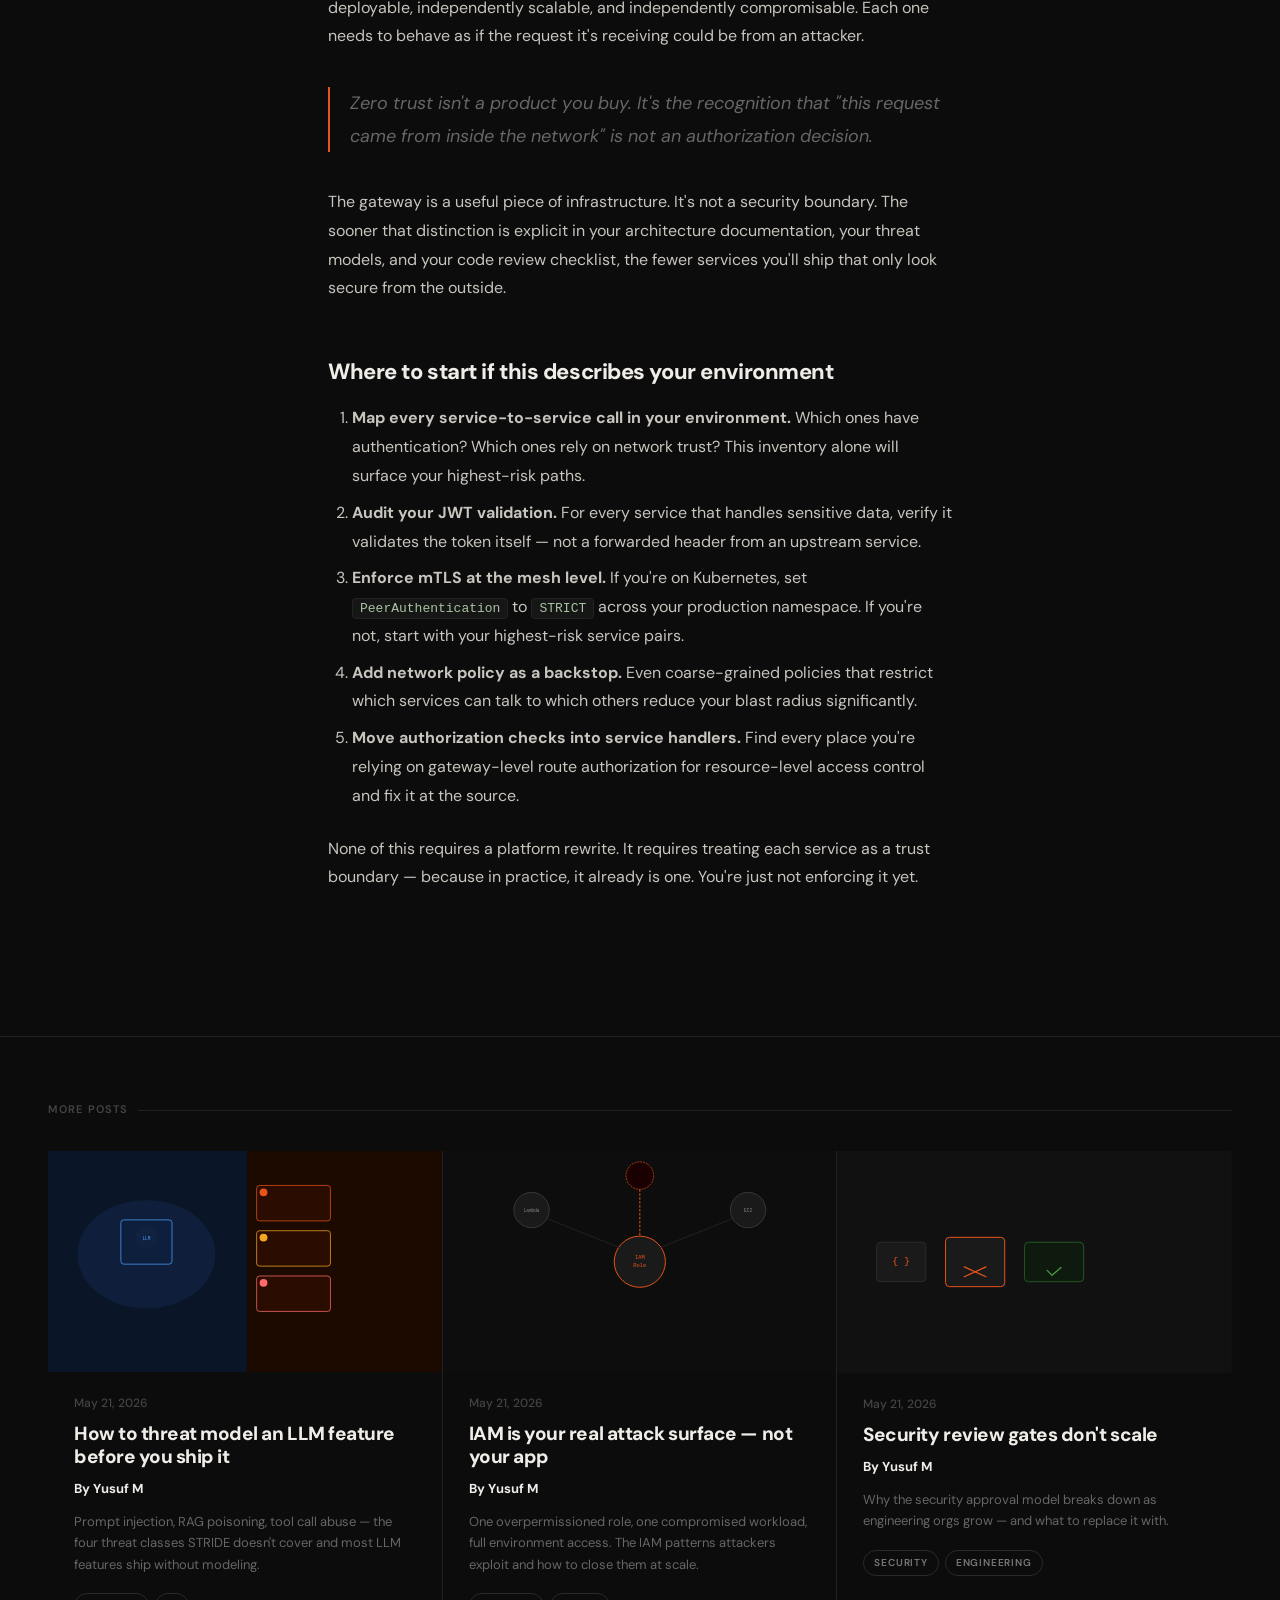
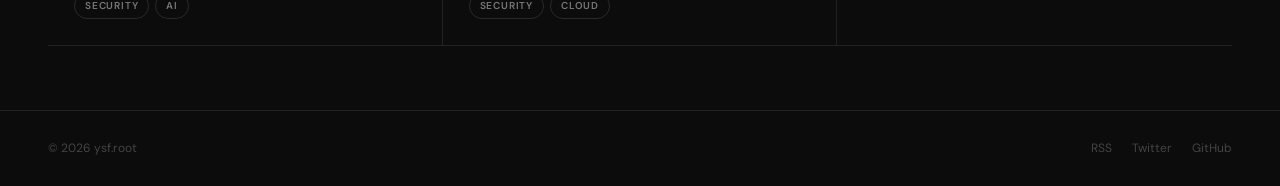
==== commit e349483e: "add favicon" ====
--- a/posts/api-gateway-not-a-boundary.html
+++ b/posts/api-gateway-not-a-boundary.html
@@ -298,6 +298,31 @@
 <section class="more-posts">
   <p class="more-posts-label">More posts</p>
   <div class="blog-grid more-grid">
+    <a class="blog-card" href="llm-threat-modeling.html">
+      <div class="card-thumb">
+        <svg viewBox="0 0 800 450" xmlns="http://www.w3.org/2000/svg">
+          <rect width="800" height="450" fill="#0A1628"/>
+          <ellipse cx="200" cy="210" rx="140" ry="110" fill="#112240" opacity="0.8"/>
+          <rect x="148" y="140" width="104" height="90" rx="6" fill="#0D1F3C" stroke="#4D9FFF" stroke-width="1.5"/>
+          <circle cx="200" cy="175" r="22" fill="#112240"/>
+          <text x="200" y="180" text-anchor="middle" font-family="monospace" font-size="9" fill="#4D9FFF">LLM</text>
+          <rect x="404" y="0" width="396" height="450" fill="#1C0A00"/>
+          <rect x="424" y="70" width="150" height="72" rx="6" fill="#2A0D00" stroke="#e8541a" stroke-width="1.5"/>
+          <circle cx="438" cy="84" r="8" fill="#e8541a"/>
+          <rect x="424" y="162" width="150" height="72" rx="6" fill="#2A0D00" stroke="#F5A623" stroke-width="1.5"/>
+          <circle cx="438" cy="176" r="8" fill="#F5A623"/>
+          <rect x="424" y="254" width="150" height="72" rx="6" fill="#2A0D00" stroke="#FF6B6B" stroke-width="1.5"/>
+          <circle cx="438" cy="268" r="8" fill="#FF6B6B"/>
+        </svg>
+      </div>
+      <div class="card-body">
+        <p class="card-date">May 21, 2026</p>
+        <h2 class="card-title">How to threat model an LLM feature before you ship it</h2>
+        <p class="card-author">By Yusuf M</p>
+        <p class="card-excerpt">Prompt injection, RAG poisoning, tool call abuse — the four threat classes STRIDE doesn't cover and most LLM features ship without modeling.</p>
+        <div class="card-tags"><span class="tag">Security</span><span class="tag">AI</span></div>
+      </div>
+    </a>
     <a class="blog-card" href="iam-attack-surface.html">
       <div class="card-thumb">
         <svg viewBox="0 0 800 450" xmlns="http://www.w3.org/2000/svg">
@@ -309,14 +334,8 @@
           <text x="180" y="125" text-anchor="middle" font-family="monospace" font-size="9" fill="#888">Lambda</text>
           <circle cx="620" cy="120" r="36" fill="#1a1a1a" stroke="#444" stroke-width="1.5"/>
           <text x="620" y="125" text-anchor="middle" font-family="monospace" font-size="9" fill="#888">EC2</text>
-          <circle cx="130" cy="310" r="36" fill="#1a1a1a" stroke="#444" stroke-width="1.5"/>
-          <text x="130" y="315" text-anchor="middle" font-family="monospace" font-size="9" fill="#888">S3</text>
-          <circle cx="670" cy="310" r="36" fill="#1a1a1a" stroke="#444" stroke-width="1.5"/>
-          <text x="670" y="315" text-anchor="middle" font-family="monospace" font-size="9" fill="#888">RDS</text>
           <line x1="213" y1="138" x2="358" y2="196" stroke="#2a2a2a" stroke-width="1.5"/>
           <line x1="587" y1="138" x2="442" y2="196" stroke="#2a2a2a" stroke-width="1.5"/>
-          <line x1="163" y1="278" x2="358" y2="248" stroke="#2a2a2a" stroke-width="1.5"/>
-          <line x1="637" y1="278" x2="442" y2="248" stroke="#2a2a2a" stroke-width="1.5"/>
           <circle cx="400" cy="50" r="28" fill="#1a0000" stroke="#e8541a" stroke-width="1.5" stroke-dasharray="4,2"/>
           <line x1="400" y1="78" x2="400" y2="173" stroke="#e8541a" stroke-width="2" stroke-dasharray="5,3"/>
         </svg>
@@ -325,7 +344,7 @@
         <p class="card-date">May 21, 2026</p>
         <h2 class="card-title">IAM is your real attack surface — not your app</h2>
         <p class="card-author">By Yusuf M</p>
-        <p class="card-excerpt">One overpermissioned role, one compromised workload, full environment access. The IAM misconfiguration patterns that show up in every AWS environment.</p>
+        <p class="card-excerpt">One overpermissioned role, one compromised workload, full environment access. The IAM patterns attackers exploit and how to close them at scale.</p>
         <div class="card-tags"><span class="tag">Security</span><span class="tag">Cloud</span></div>
       </div>
     </a>
@@ -333,8 +352,6 @@
       <div class="card-thumb">
         <svg viewBox="0 0 800 450" xmlns="http://www.w3.org/2000/svg">
           <rect width="800" height="450" fill="#111111"/>
-          <line x1="0" y1="225" x2="800" y2="225" stroke="#1e1e1e" stroke-width="1"/>
-          <line x1="400" y1="0" x2="400" y2="450" stroke="#1e1e1e" stroke-width="1"/>
           <rect x="80" y="185" width="100" height="80" rx="8" fill="#1a1a1a" stroke="#333" stroke-width="1.5"/>
           <text x="130" y="230" text-anchor="middle" font-family="monospace" font-size="20" fill="#e8541a">{ }</text>
           <rect x="220" y="175" width="120" height="100" rx="8" fill="#1a1a1a" stroke="#e8541a" stroke-width="2"/>
@@ -352,32 +369,6 @@
         <div class="card-tags"><span class="tag">Security</span><span class="tag">Engineering</span></div>
       </div>
     </a>
-    <a class="blog-card" href="device-trust.html">
-      <div class="card-thumb"><svg viewBox="0 0 800 450" xmlns="http://www.w3.org/2000/svg">
-  <rect width="800" height="450" fill="#7B4FE0"/>
-  <rect x="0" y="0" width="220" height="450" fill="#5B3AB0"/>
-  <rect x="580" y="0" width="220" height="450" fill="#5B3AB0"/>
-  <rect x="80" y="60" width="120" height="180" rx="6" fill="#9A70F8"/>
-  <rect x="95" y="75" width="90" height="130" rx="3" fill="#B89FFF"/>
-  <circle cx="140" cy="140" r="28" fill="#7B4FE0"/>
-  <rect x="118" y="133" width="44" height="14" rx="3" fill="#9A70F8"/>
-  <rect x="600" y="70" width="120" height="160" rx="6" fill="#9A70F8"/>
-  <rect x="615" y="85" width="90" height="115" rx="3" fill="#B89FFF"/>
-  <circle cx="660" cy="150" r="24" fill="#7B4FE0"/>
-  <rect x="240" y="100" width="320" height="220" rx="10" fill="#fff"/>
-  <rect x="265" y="130" width="160" height="14" rx="3" fill="#E8E0F5"/>
-  <rect x="265" y="155" width="120" height="10" rx="2" fill="#E8E0F5"/>
-  <circle cx="400" cy="270" r="20" fill="#FF6B6B"/>
-  <line x1="388" y1="270" x2="412" y2="270" stroke="#fff" stroke-width="3"/>
-</svg></div>
-      <div class="card-body">
-        <p class="card-date">December 8, 2025</p>
-        <h2 class="card-title">Enforcing device trust on code changes</h2>
-        <p class="card-author">By Yusuf M</p>
-        <p class="card-excerpt">How the security engineering team leveraged commit signatures and Okta Device Trust certificates to protect GitHub release branches.</p>
-        <div class="card-tags"><span class="tag">Inside</span><span class="tag">Engineering</span><span class="tag">Security</span></div>
-      </div>
-    </a>
   </div>
 </section>
 
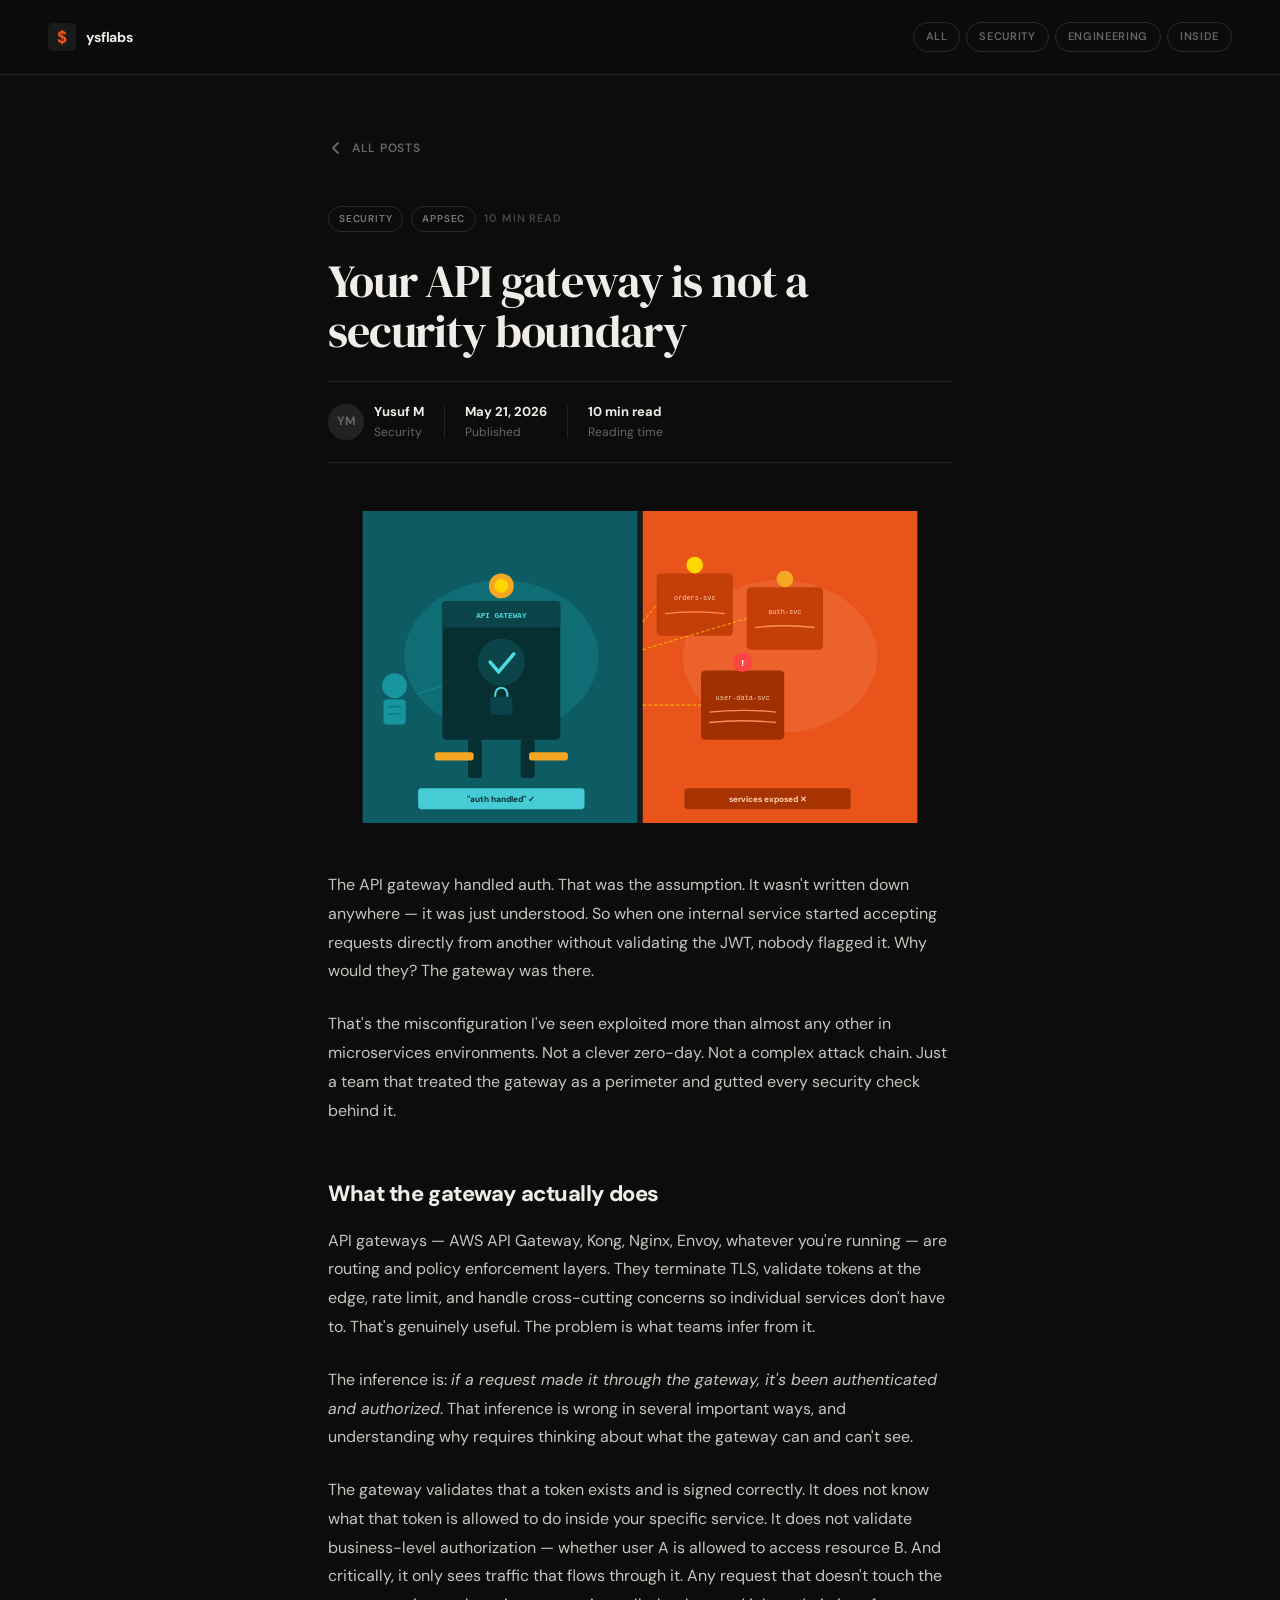
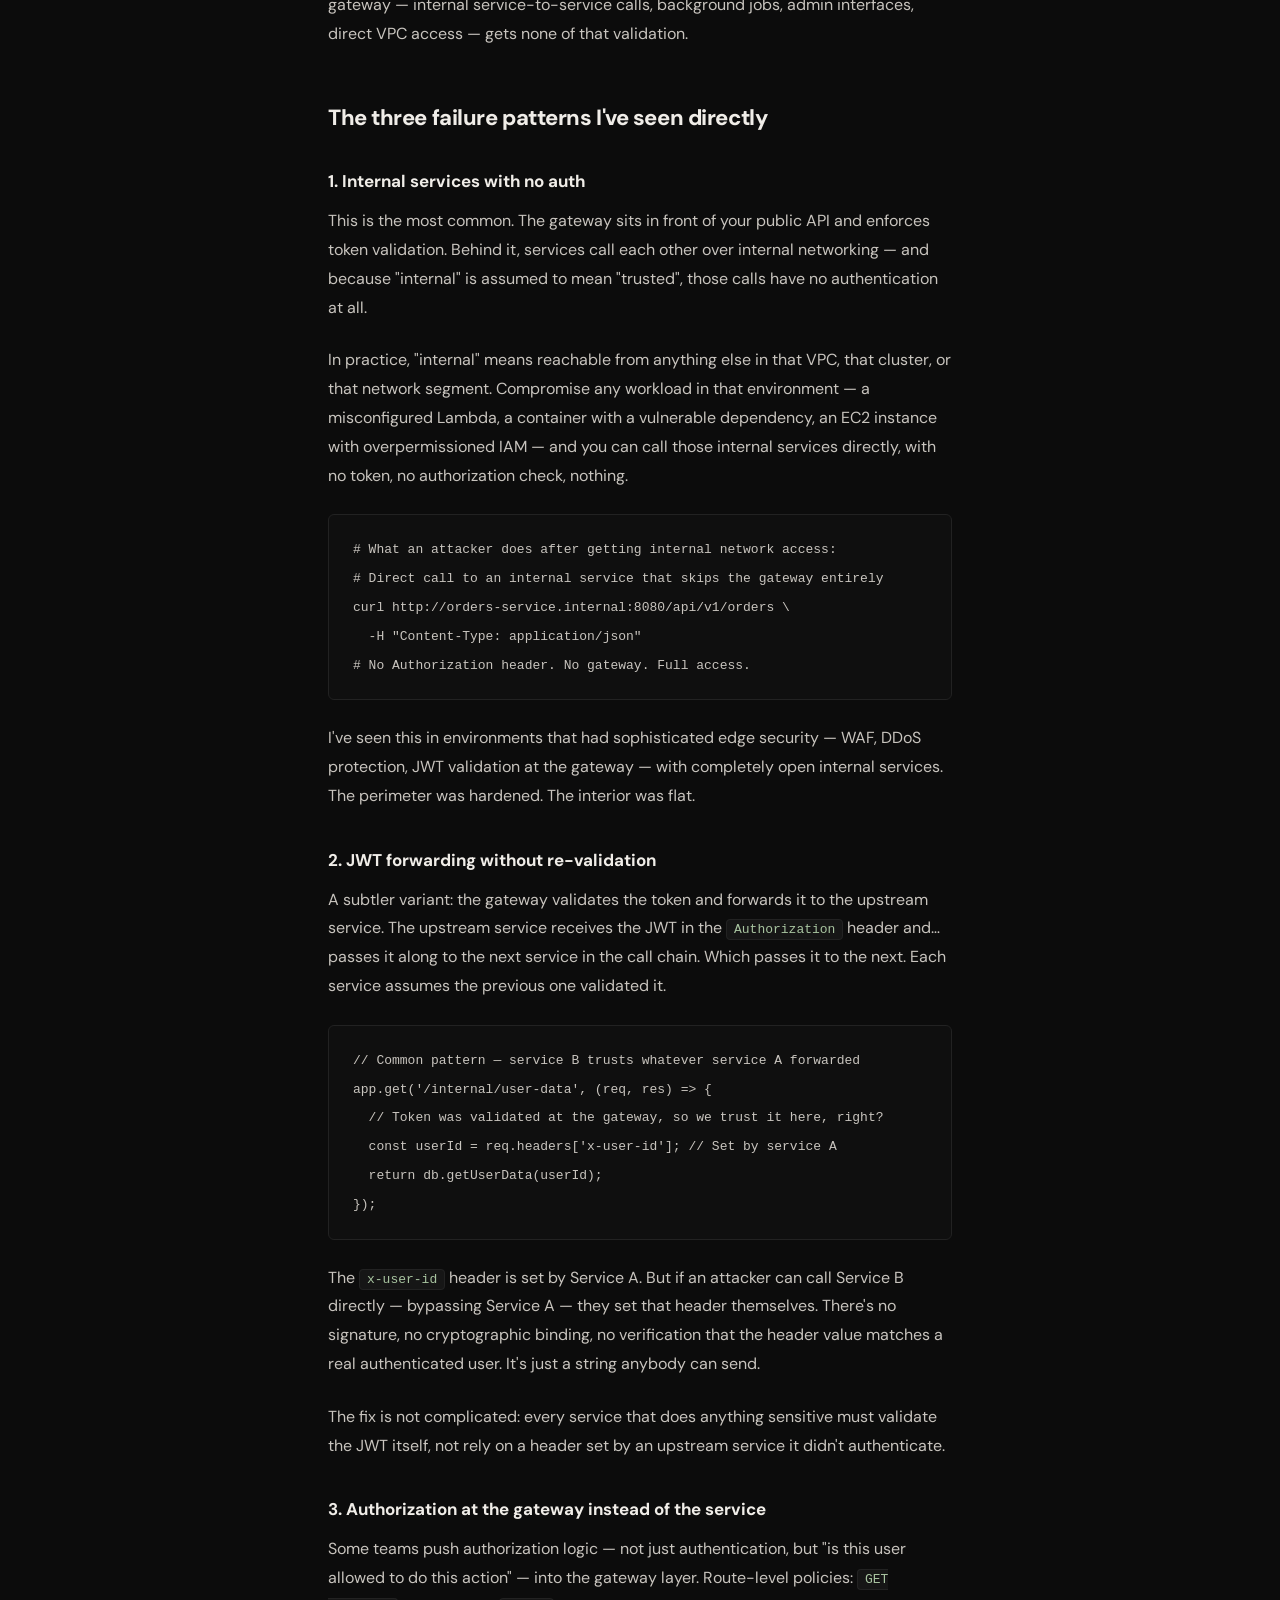
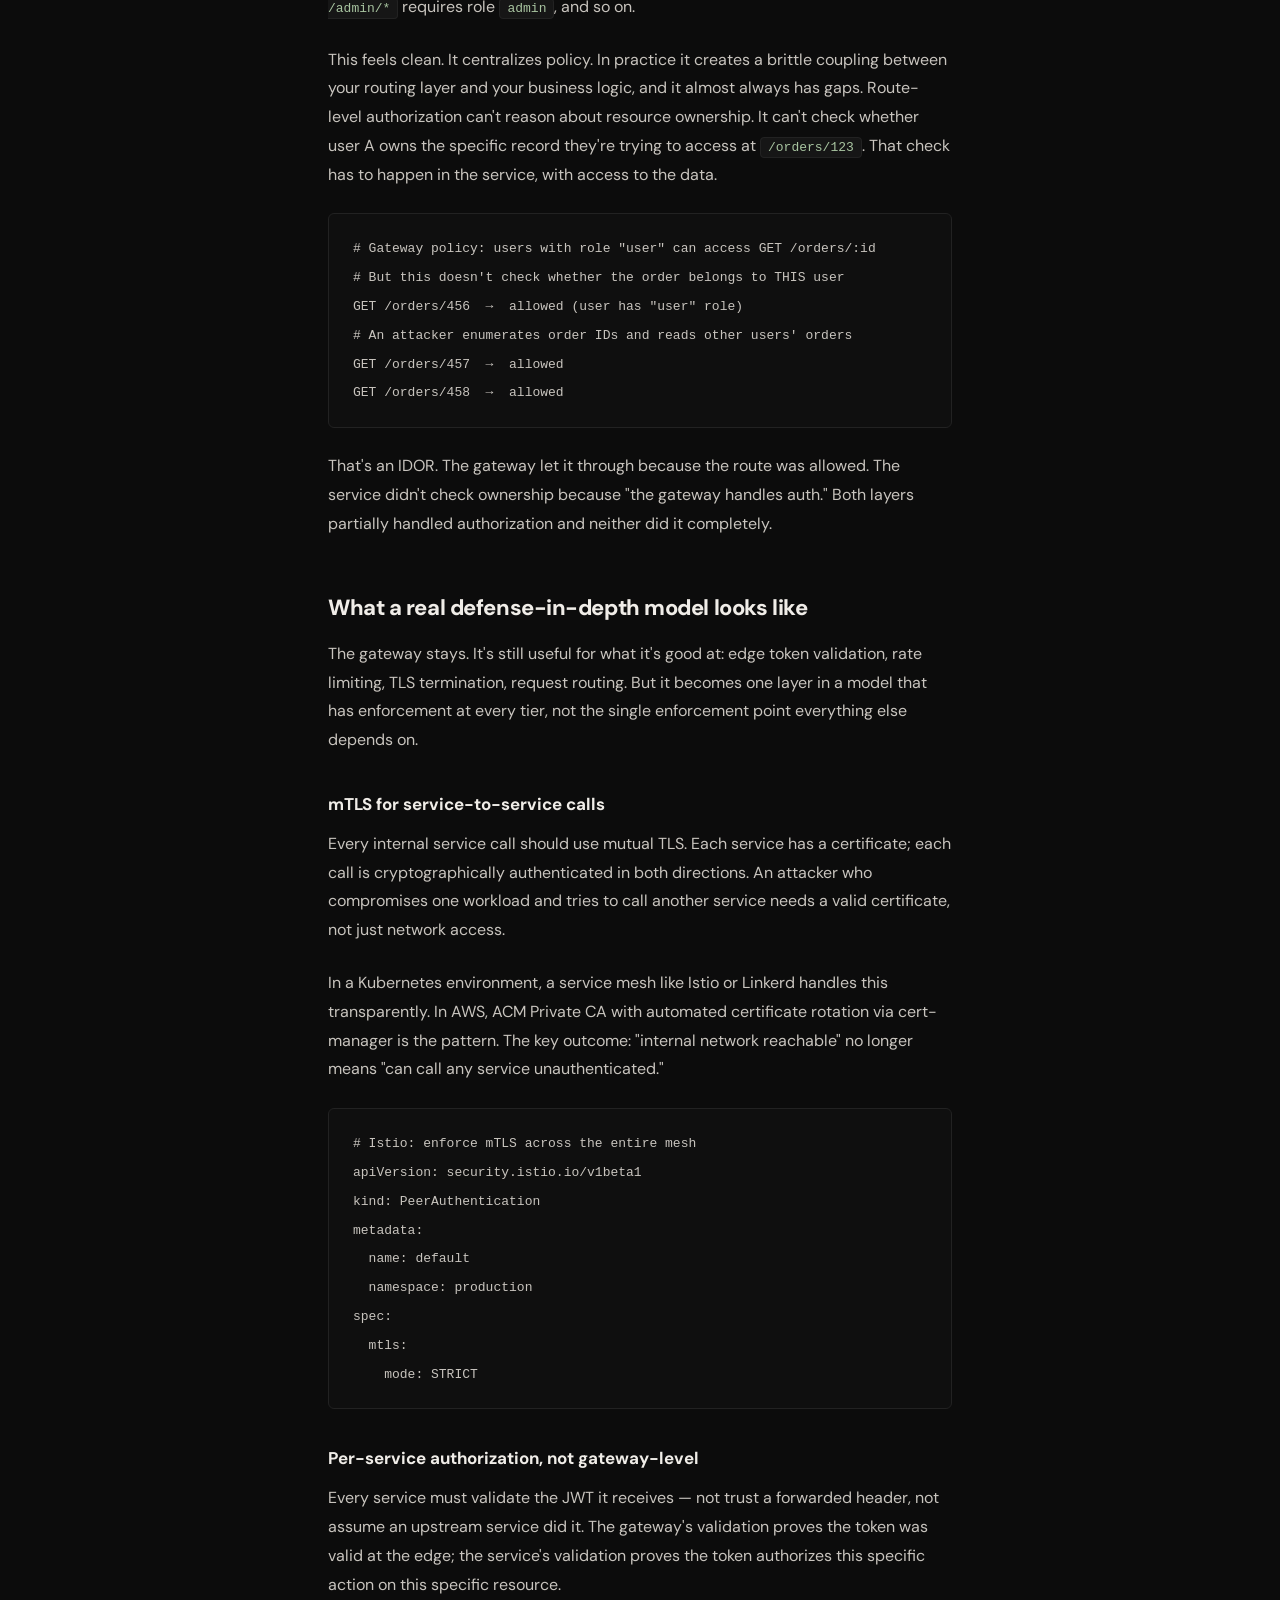
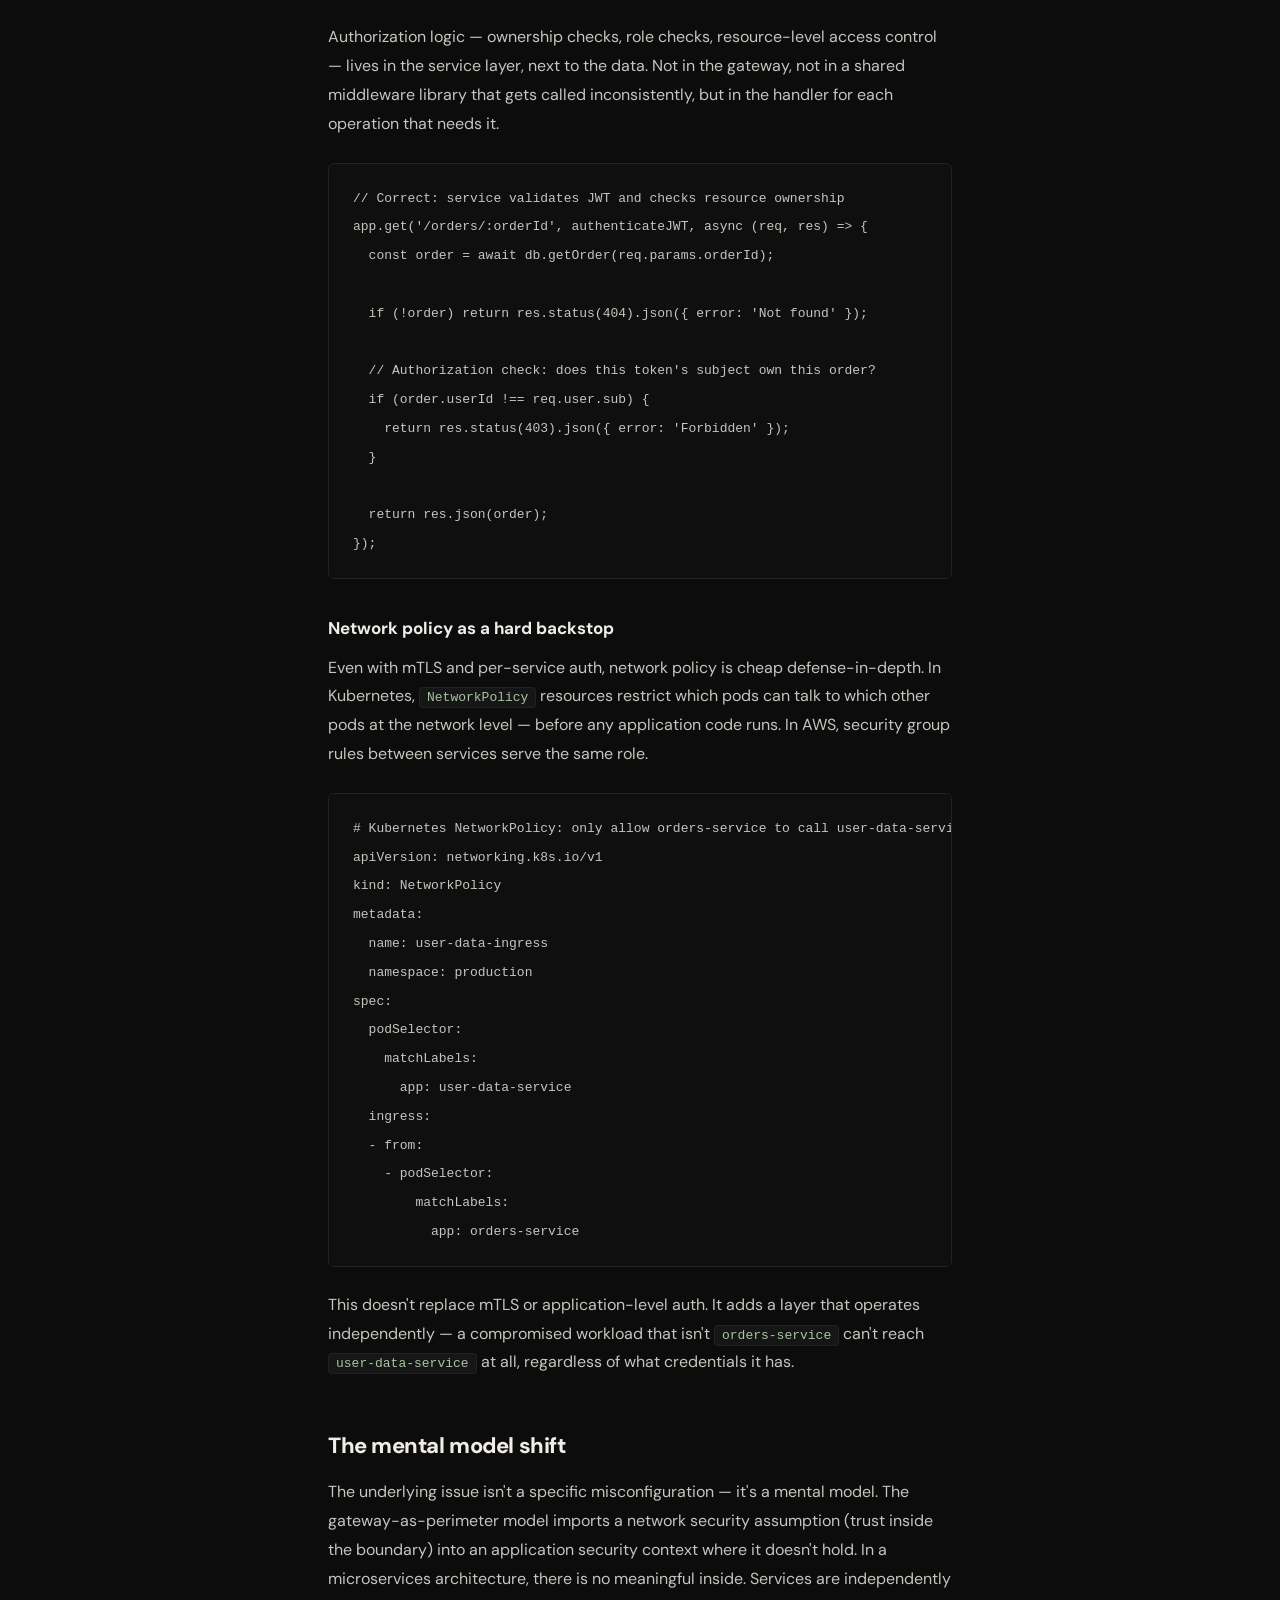
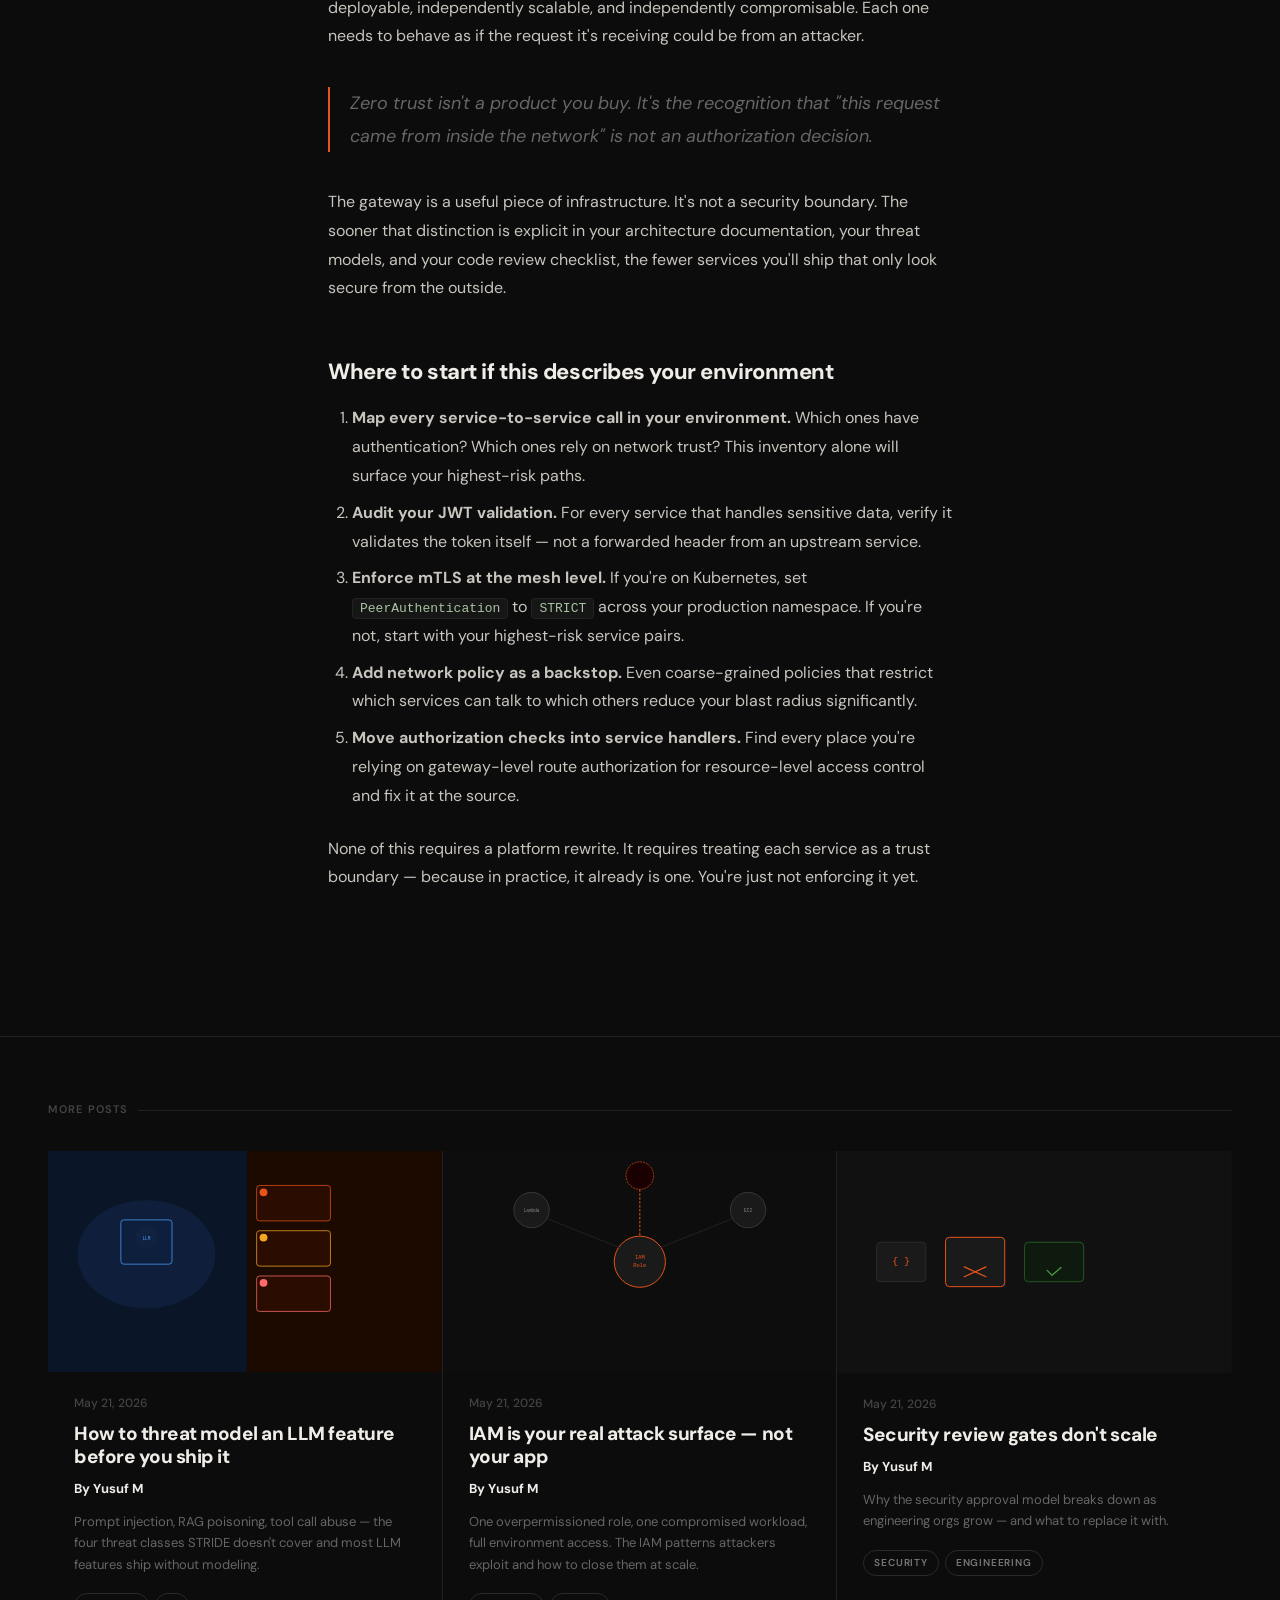
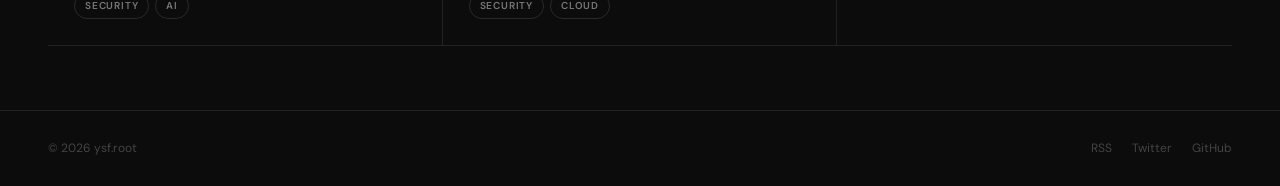
==== commit 9453a1d4: "update posts" ====
--- a/posts/api-gateway-not-a-boundary.html
+++ b/posts/api-gateway-not-a-boundary.html
@@ -3,7 +3,8 @@
 <head>
 <meta charset="UTF-8">
 <meta name="viewport" content="width=device-width, initial-scale=1.0">
-<title>Your API gateway is not a security boundary — ysf.root</title>
+<title>ysflabs</title>
+<link rel="icon" type="image/png" href="../assets/favicon.png">
 <link rel="preconnect" href="https://fonts.googleapis.com">
 <link rel="preconnect" href="https://fonts.gstatic.com" crossorigin>
 <link href="https://fonts.googleapis.com/css2?family=DM+Sans:ital,opsz,wght@0,9..40,400;0,9..40,500;0,9..40,700;0,9..40,800;1,9..40,400&family=DM+Serif+Display:ital@0;1&display=swap" rel="stylesheet">
@@ -17,7 +18,7 @@
       <rect width="28" height="28" rx="5" fill="#1a1a1a"/>
       <text x="14" y="20" text-anchor="middle" font-family="'DM Sans', monospace" font-size="17" font-weight="800" fill="#e8541a">$</text>
     </svg>
-    <span class="logo-text">ysf.root</span>
+    <span class="logo-text">ysflabs</span>
   </a>
   <div class="header-tags">
     <a class="header-tag" href="../index.html">All</a>
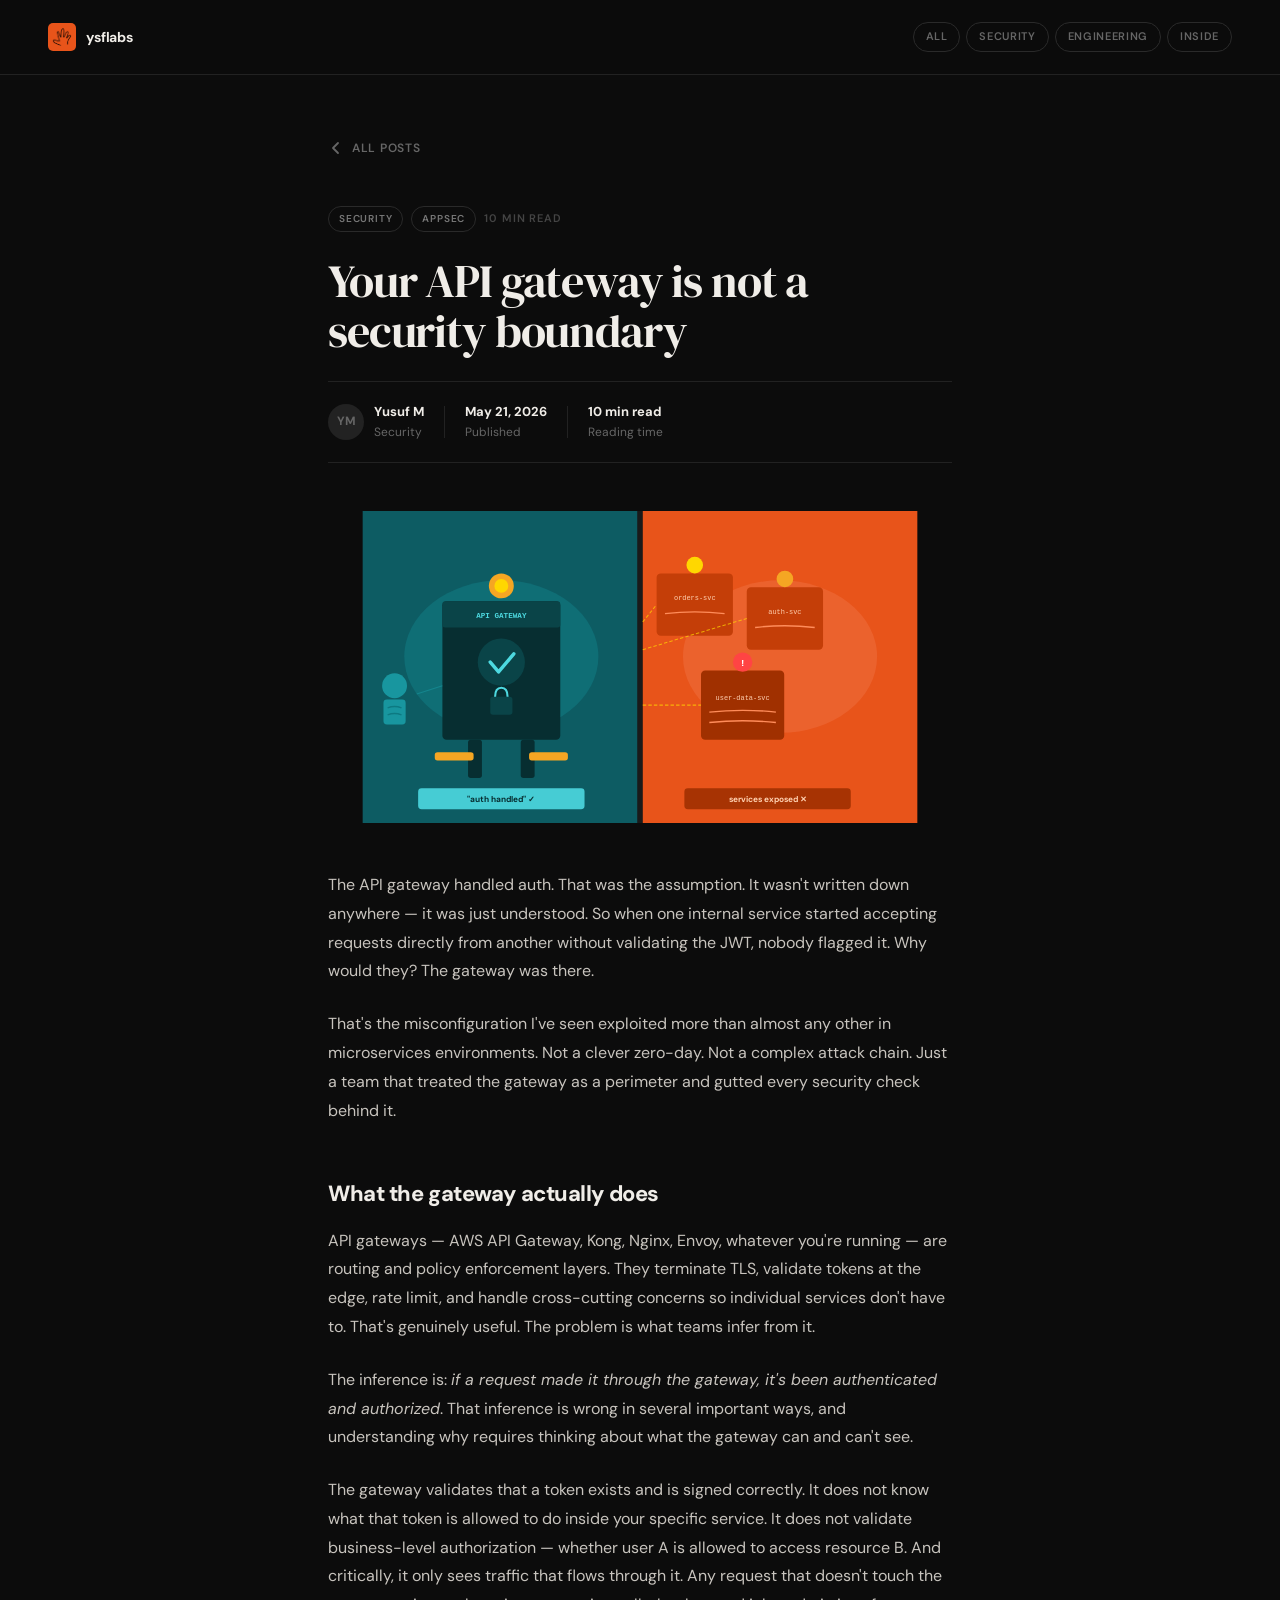
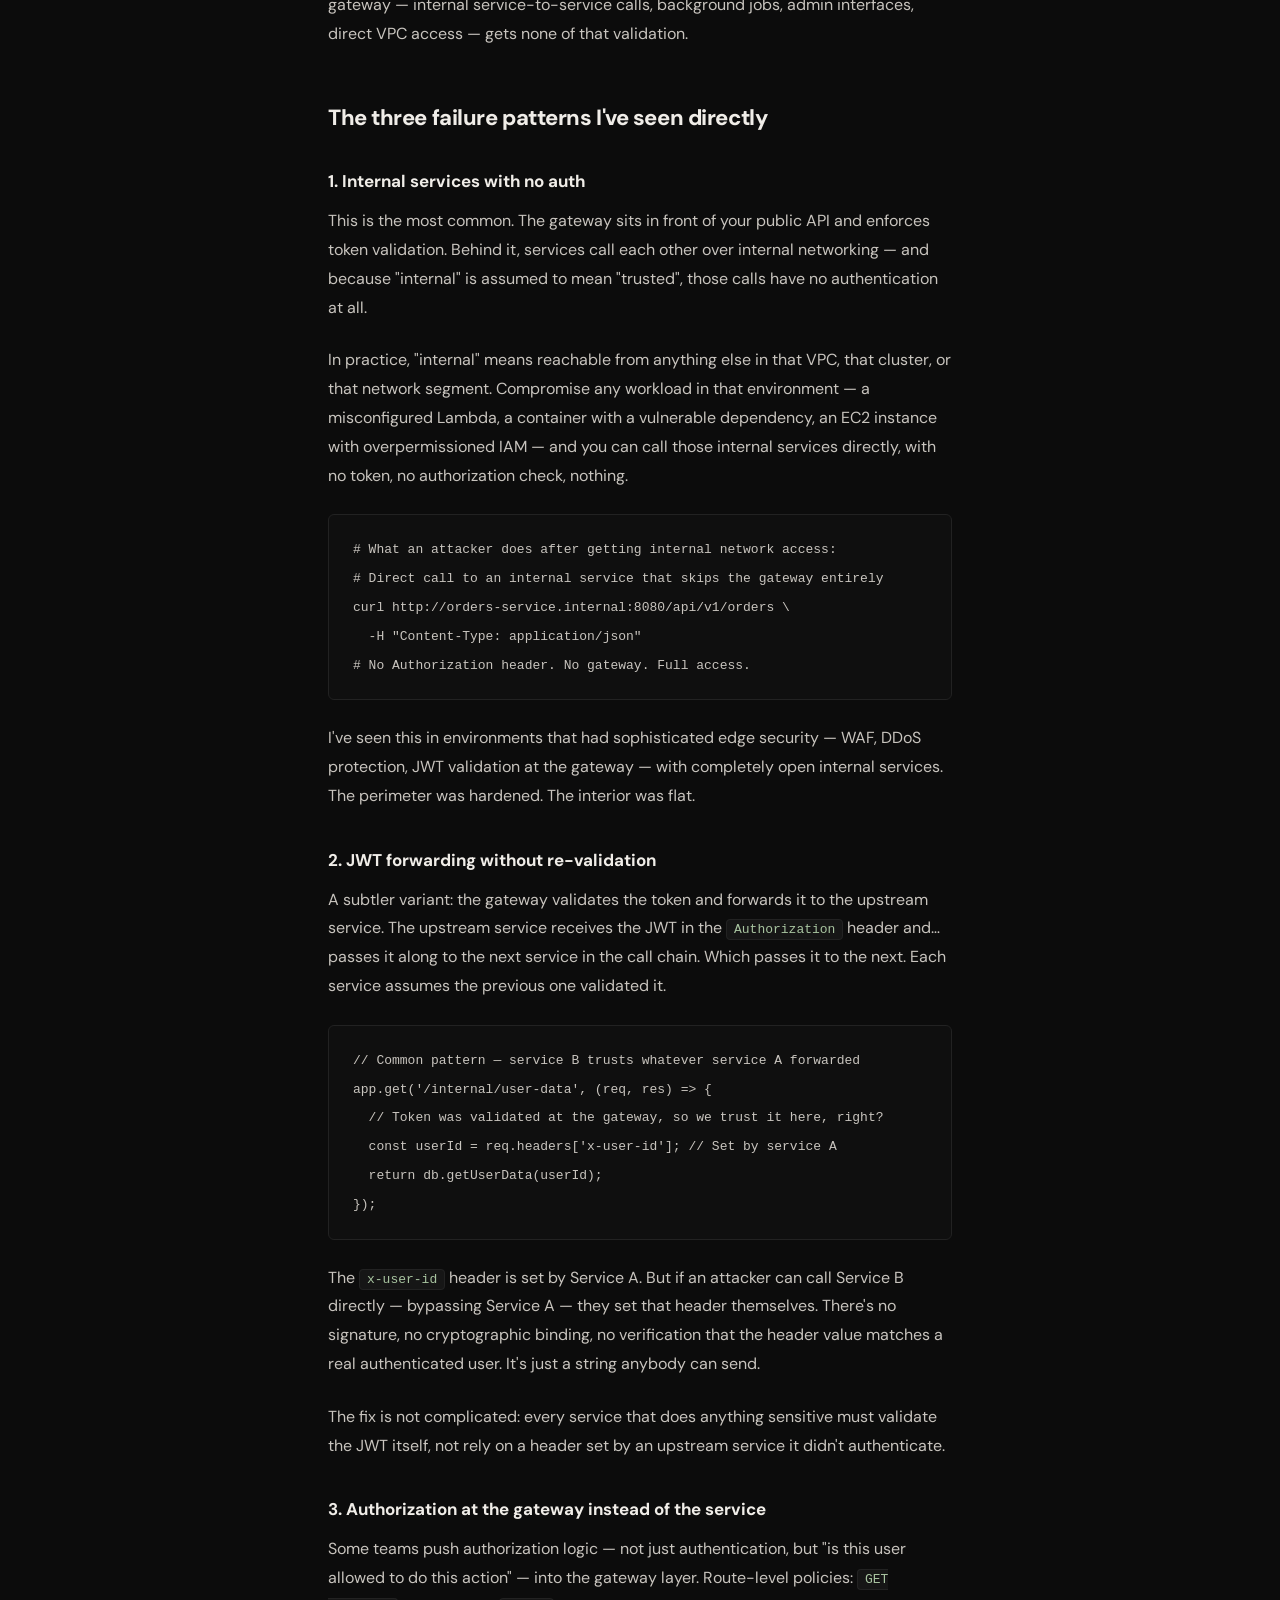
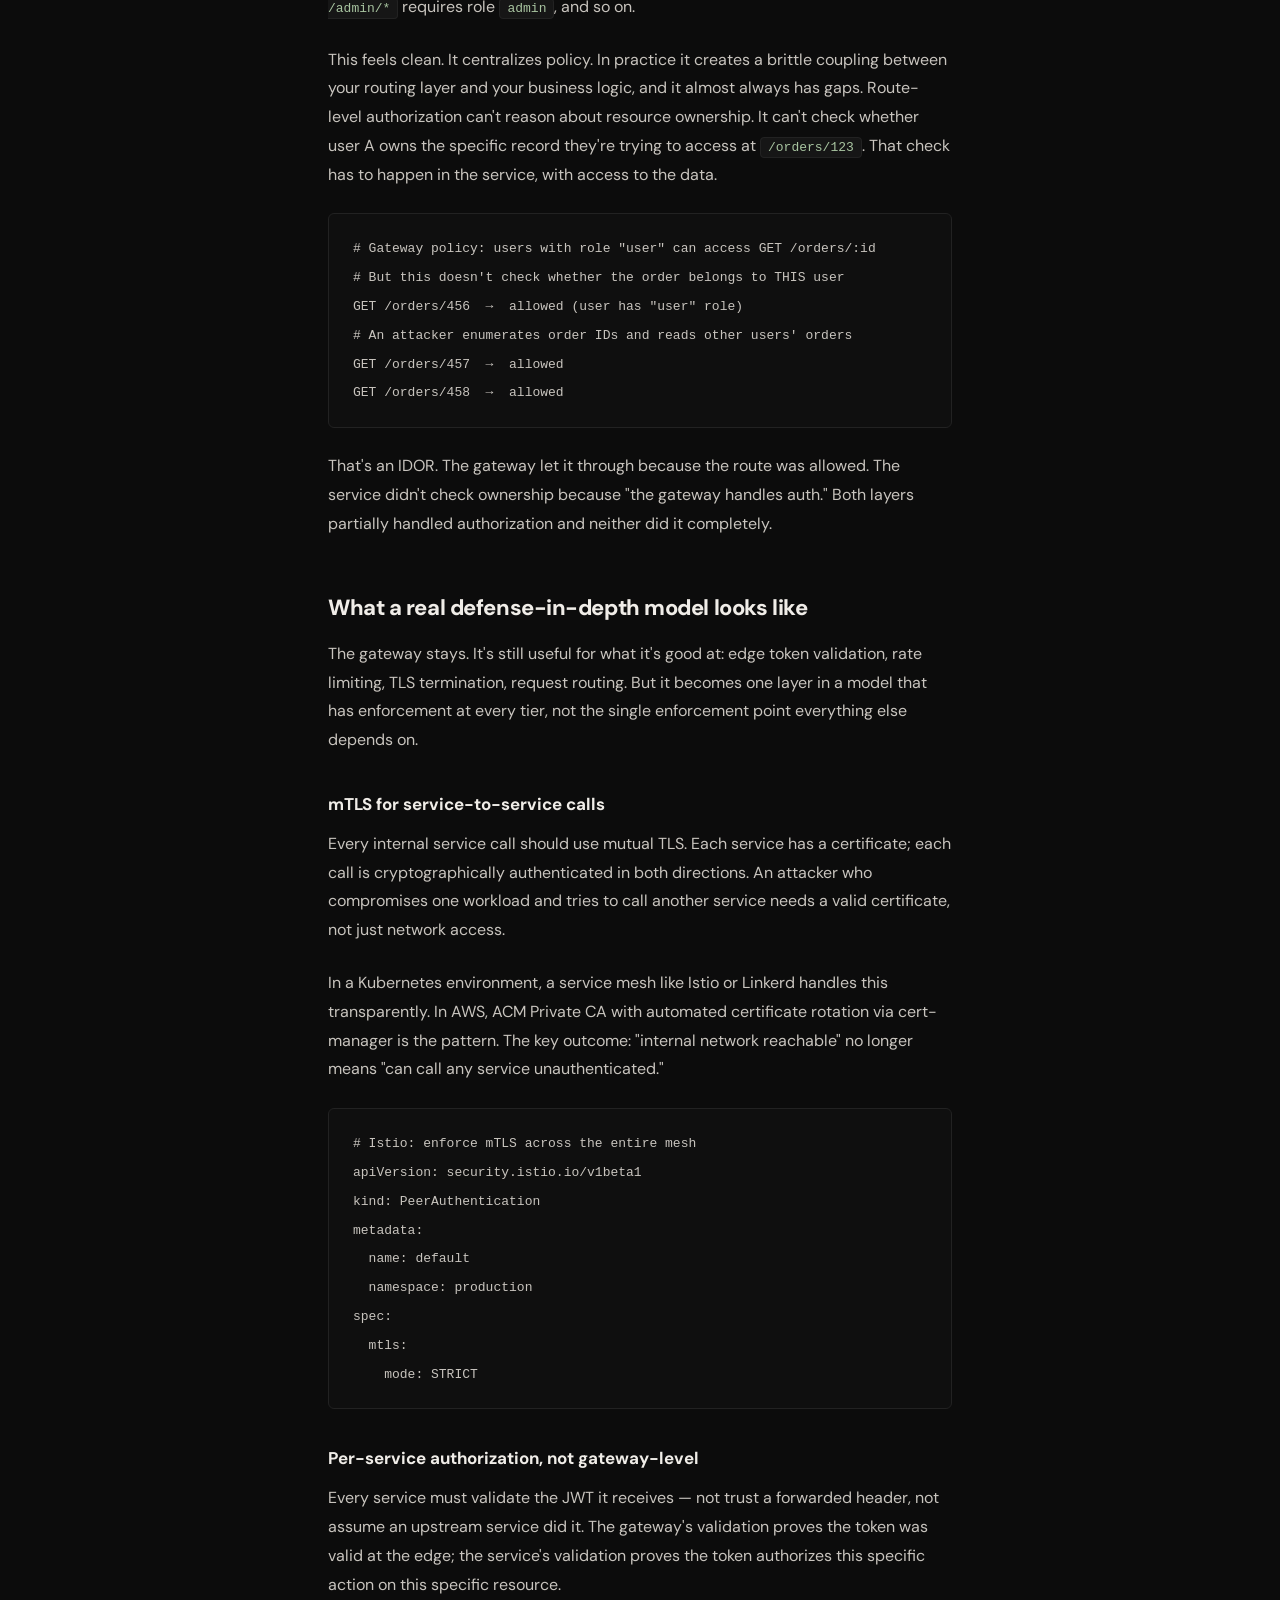
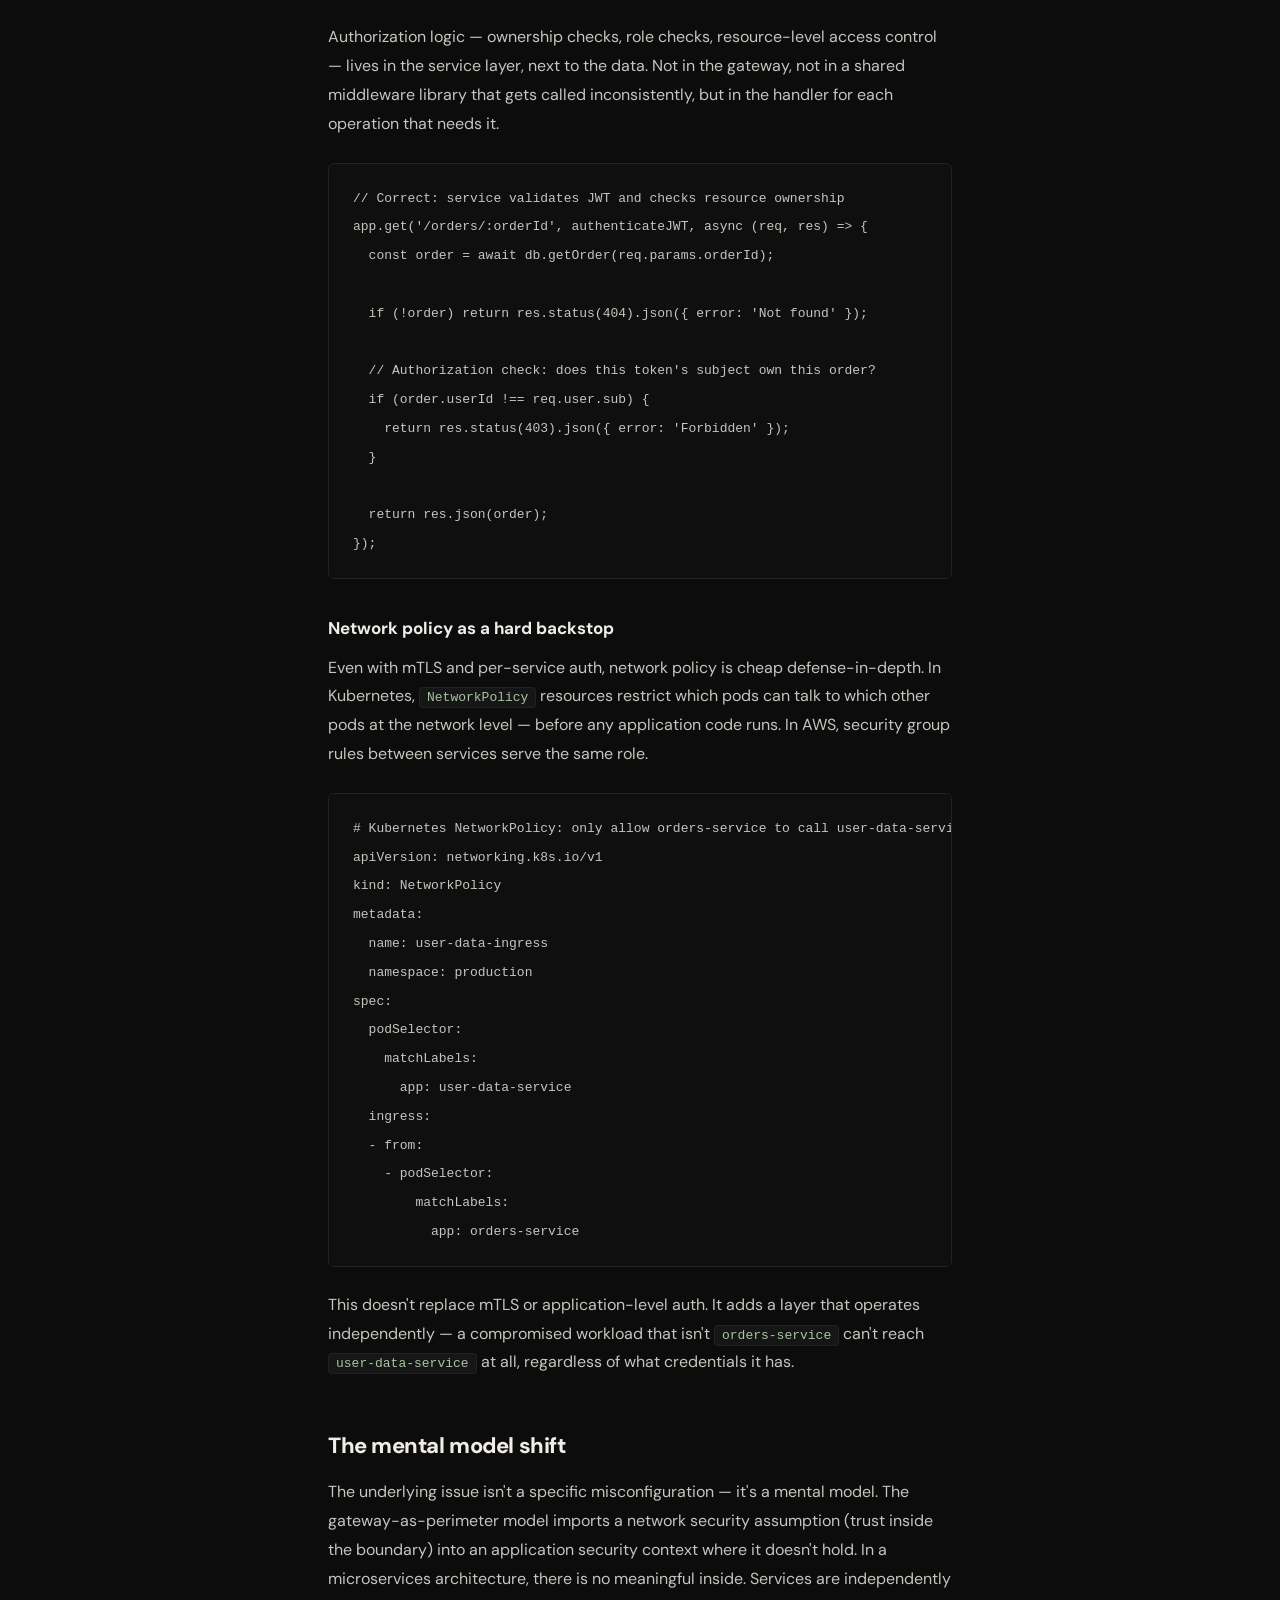
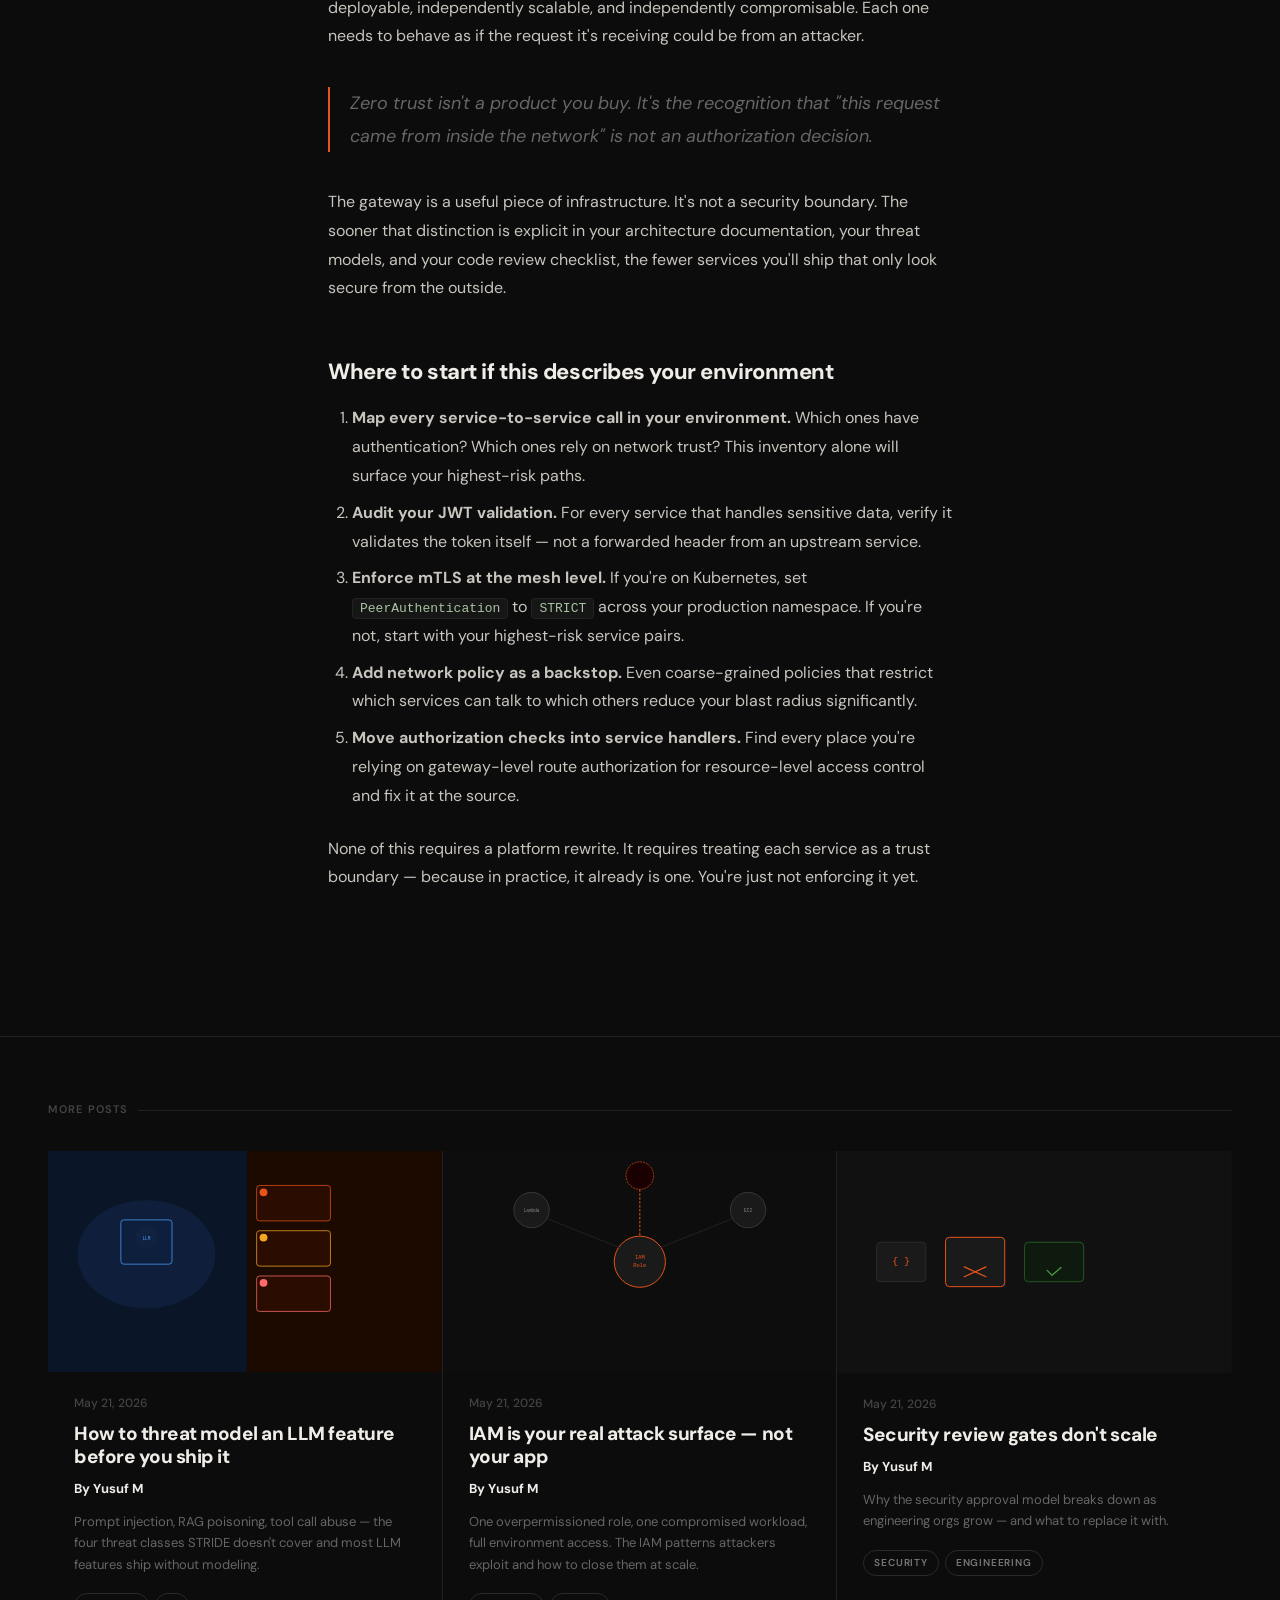
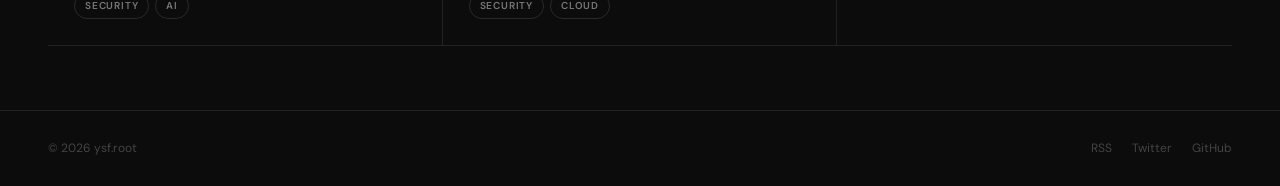
==== commit e5c4d83c: "update post favicon" ====
--- a/posts/api-gateway-not-a-boundary.html
+++ b/posts/api-gateway-not-a-boundary.html
@@ -14,10 +14,7 @@
 
 <header class="site-header">
   <a class="site-logo" href="../index.html">
-    <svg width="28" height="28" viewBox="0 0 28 28" fill="none">
-      <rect width="28" height="28" rx="5" fill="#1a1a1a"/>
-      <text x="14" y="20" text-anchor="middle" font-family="'DM Sans', monospace" font-size="17" font-weight="800" fill="#e8541a">$</text>
-    </svg>
+      <img src="../assets/favicon.png" width="28" height="28" style="border-radius:5px; display:block;">
     <span class="logo-text">ysflabs</span>
   </a>
   <div class="header-tags">
